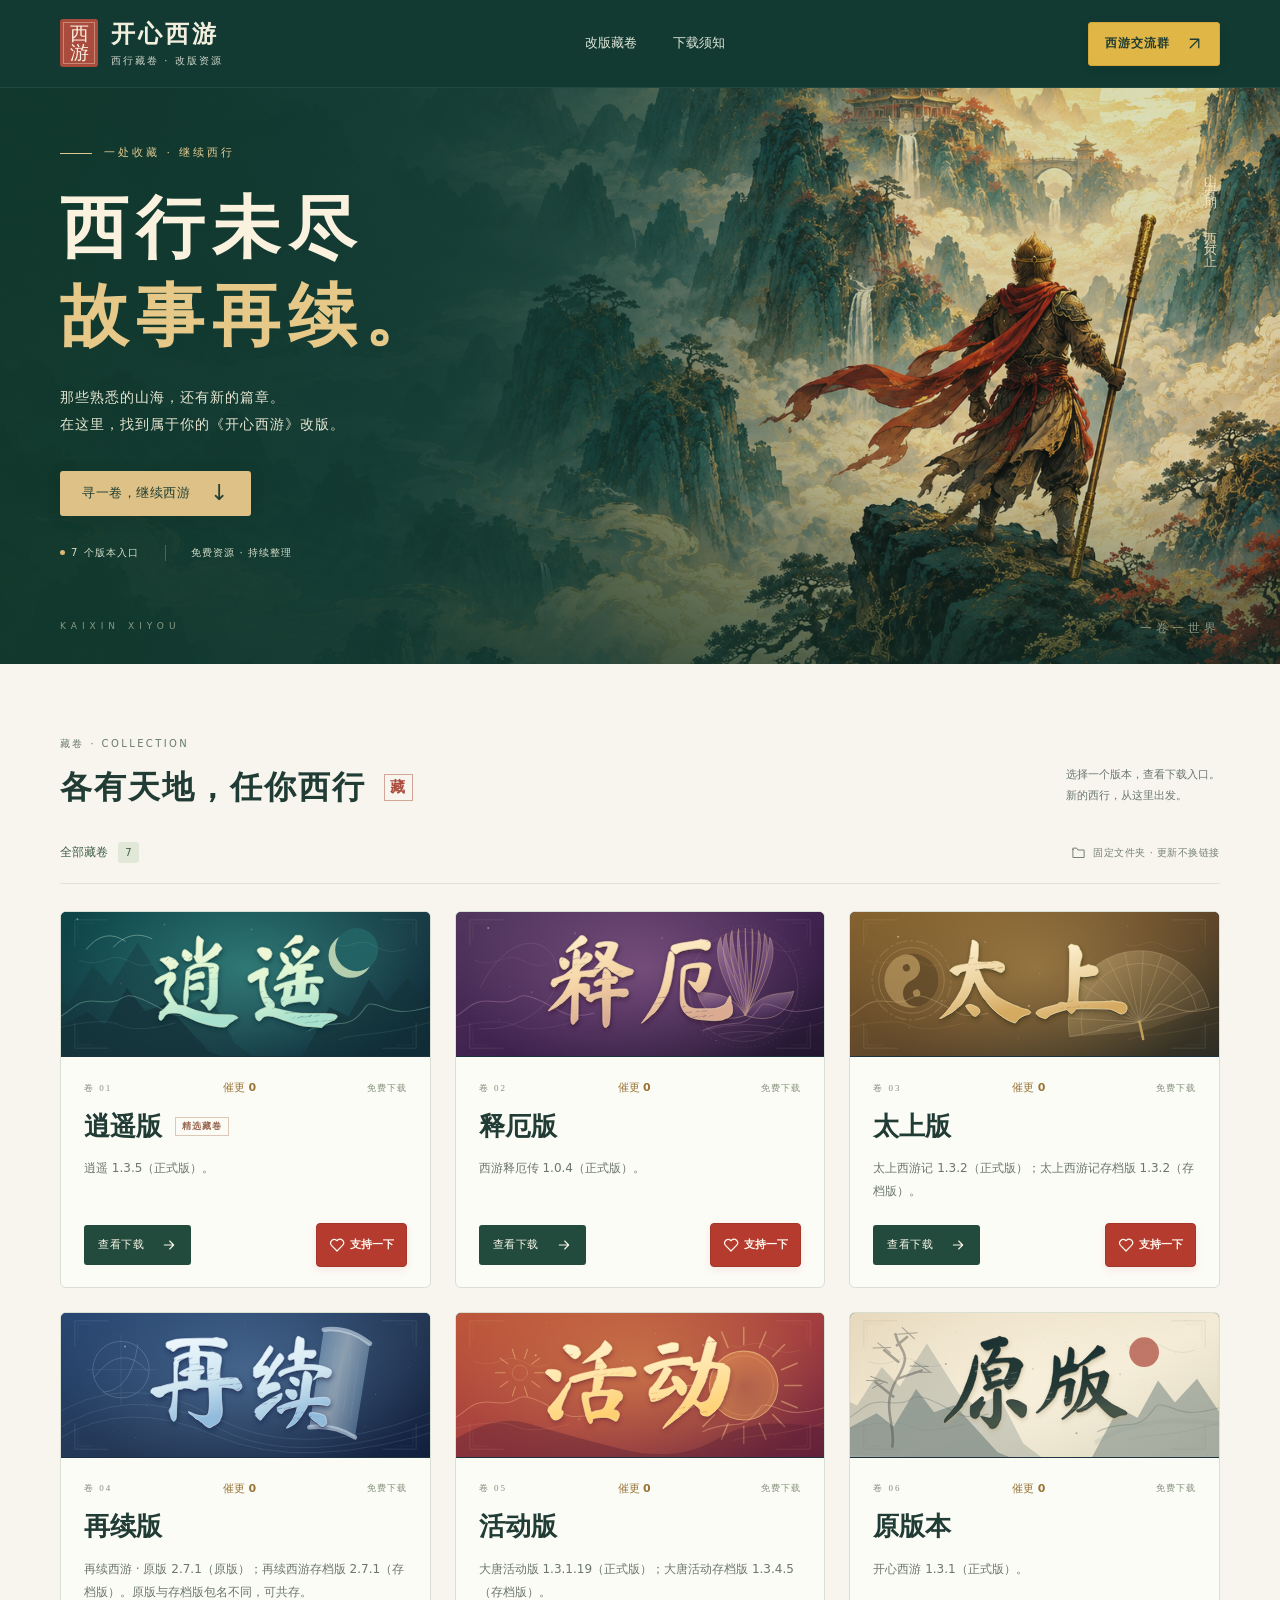
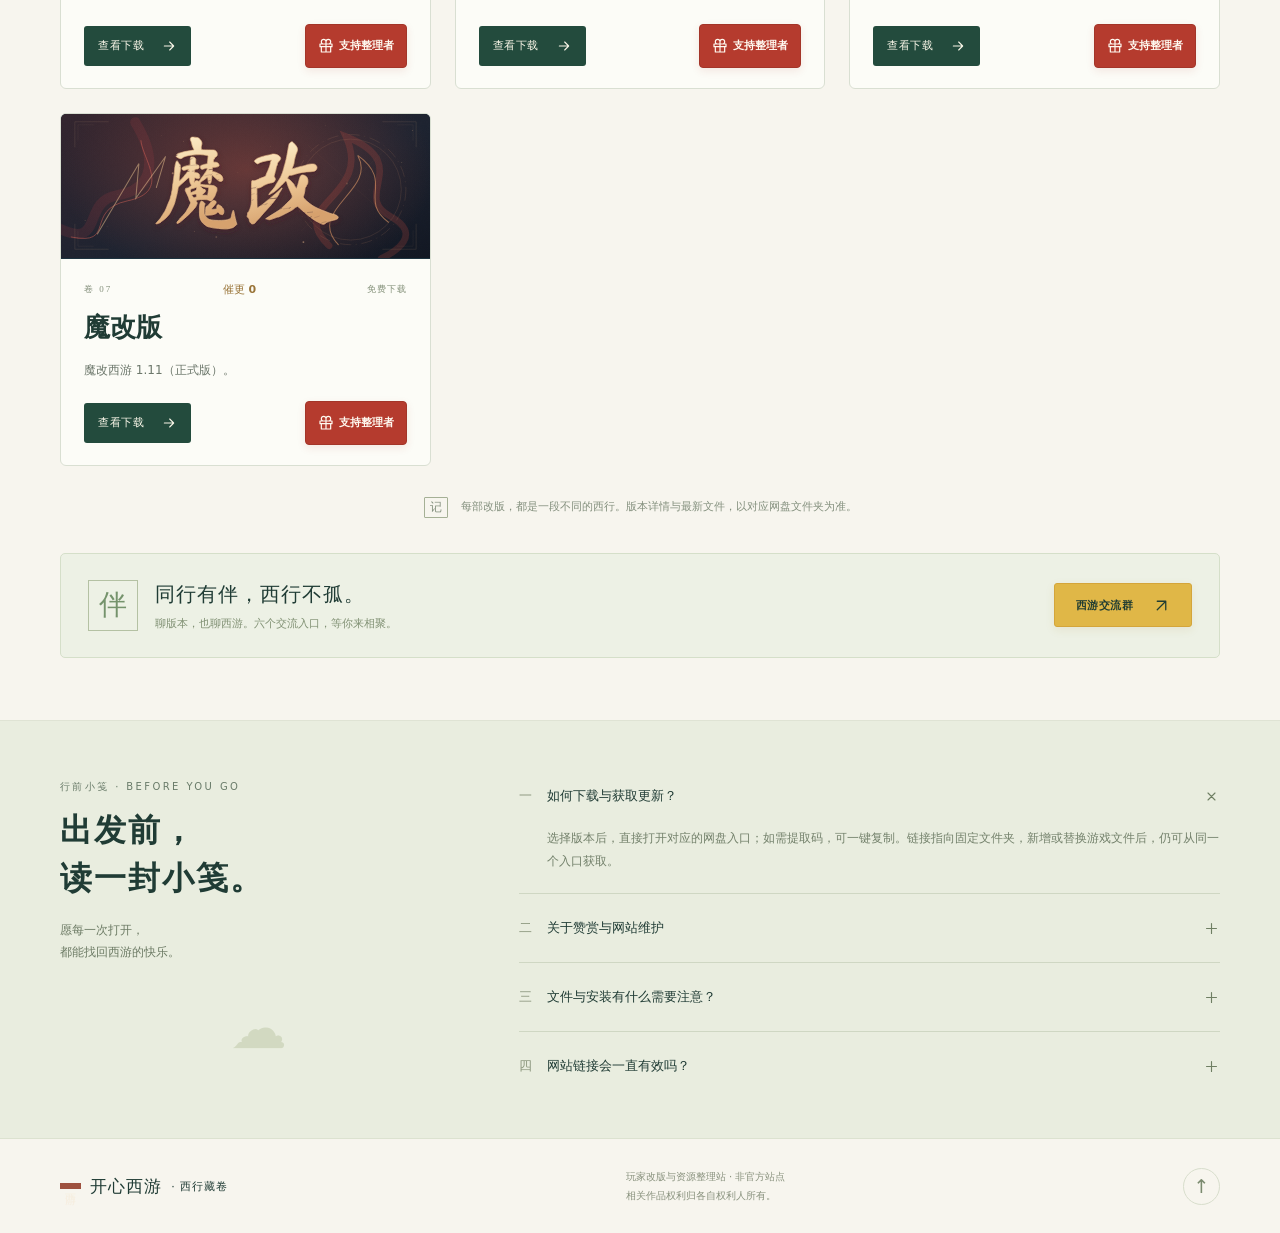
==== r/5eb4653a/index.html @ ae09a857 "Update approved website content" ====
<!doctype html>
<html lang="zh-CN" data-access-state="ready">
<head>
  <meta charset="utf-8">
  <meta name="viewport" content="width=device-width, initial-scale=1">
  <meta name="theme-color" content="#143d36">
  <meta name="description" content="开心西游系列改版资源，一处收藏，继续西行。免费下载，自愿赞赏。">
  <meta name="xiyou-release" content="20261017-5eb4653a">
  <title>开心西游 · 西行藏卷</title>
  <style>
    [hidden] { display: none !important; }
  </style>
  <link rel="icon" href="assets/favicon.svg" type="image/svg+xml">
  <link rel="stylesheet" href="assets/site.css">
  <link rel="stylesheet" href="assets/refinements.css?v=20261014-download-only">
  <script src="site-config.js?v=20261014-download-only" defer></script>
  <script src="assets/config-utils.js?v=20261014-download-only" defer></script>
  <script src="assets/nudges.js?v=20261014-download-only" defer></script>
  <script src="assets/site.js?v=20261014-download-only" defer></script>
</head>
<body>
  <div id="site-content">
  <noscript><p class="unconfigured">获取下载链接需要联网并启用 JavaScript。</p></noscript>
  <a class="skip-link" href="#versions">跳到游戏版本</a>
  <header class="site-header">
    <div class="container header-inner">
      <a class="brand" href="#top" aria-label="开心西游，回到首页">
        <span class="brand-seal" aria-hidden="true">西<br>游</span>
        <span><strong data-site-name>开心西游</strong><small data-site-subtitle>西行藏卷 · 改版资源</small></span>
      </a>
      <nav aria-label="主导航">
        <a href="#versions">改版藏卷</a>
        <a href="#guide">下载须知</a>
      </nav>
      <button class="header-link community-trigger" type="button" data-open-community>西游交流群 <svg class="icon" aria-hidden="true"><use href="#icon-northeast"></use></svg></button>
    </div>
  </header>
  <main id="top">
    <section class="hero" aria-labelledby="hero-title">
      <img class="hero-art" src="assets/westward-journey.webp" alt="" width="1536" height="1024" fetchpriority="high">
      <div class="hero-shade"></div>
      <div class="container hero-inner">
        <div class="hero-copy">
          <p class="eyebrow"><span class="eyebrow-line"></span> 一处收藏 · 继续西行</p>
          <h1 id="hero-title"><span>西行未尽</span><span class="gold-text">故事再续<span class="title-dot">。</span></span></h1>
          <p class="hero-description" data-hero-description>那些熟悉的山海，还有新的篇章。<br>在这里，找到属于你的《开心西游》改版。</p>
          <a class="button button-gold" href="#versions">寻一卷，继续西游 <span aria-hidden="true">↓</span></a>
          <div class="hero-meta"><span><i aria-hidden="true"></i> <b data-version-count>7</b> 个版本入口</span><span>免费资源 · 持续整理</span></div>
        </div>
        <span class="hero-side-note" aria-hidden="true">山海有期 · 西行不止</span>
      </div>
      <div class="hero-bottom" aria-hidden="true"><span>KAIXIN XIYOU</span><span>一卷一世界</span></div>
    </section>

    <section class="collection container" id="versions" aria-labelledby="collection-title">
      <div class="section-heading">
        <div><p class="eyebrow eyebrow-ink">藏卷 · COLLECTION</p><h2 id="collection-title">各有天地，任你西行<span class="heading-mark" aria-hidden="true">藏</span></h2></div>
        <p class="section-caption">选择一个版本，查看下载入口。<br>新的西行，从这里出发。</p>
      </div>
      <div class="collection-toolbar">
        <span class="collection-count">全部藏卷 <b data-version-count>7</b></span>
        <span class="toolbar-note"><svg class="icon" aria-hidden="true"><use href="#icon-folder"></use></svg> 固定文件夹 · 更新不换链接</span>
      </div>
      <div id="version-grid" class="version-grid" aria-live="polite"></div>
      <p id="empty-state" class="empty-state" hidden>这里暂时还没有藏卷。<span>新的西行故事，正在路上。</span></p>
      <div class="collection-footnote"><span class="small-seal" aria-hidden="true">记</span><p>每部改版，都是一段不同的西行。<br class="mobile-only">版本详情与最新文件，以对应网盘文件夹为准。</p></div>
      <div class="community-banner"><div><span class="community-banner-mark" aria-hidden="true">伴</span><div><h3>同行有伴，西行不孤。</h3><p>聊版本，也聊西游。六个交流入口，等你来相聚。</p></div></div><button type="button" class="button button-outline" data-open-community>西游交流群 <svg class="icon" aria-hidden="true"><use href="#icon-northeast"></use></svg></button></div>
    </section>

    <section class="guide-section" id="guide" aria-labelledby="guide-title">
      <div class="container guide-layout">
        <div class="guide-intro"><p class="eyebrow eyebrow-ink">行前小笺 · BEFORE YOU GO</p><h2 id="guide-title">出发前，<br>读一封小笺。</h2><p>愿每一次打开，<br>都能找回西游的快乐。</p><span class="guide-cloud" aria-hidden="true">☁</span></div>
        <div class="guide-items">
          <details open><summary><span class="guide-number">一</span> 如何下载与获取更新？<svg class="icon" aria-hidden="true"><use href="#icon-plus"></use></svg></summary><p>选择版本后，直接打开对应的网盘入口；如需提取码，可一键复制。链接指向固定文件夹，新增或替换游戏文件后，仍可从同一个入口获取。</p></details>
          <details><summary><span class="guide-number">二</span> 关于赞赏与网站维护<svg class="icon" aria-hidden="true"><use href="#icon-plus"></use></svg></summary><p>设计网站、整理资源和持续维护需要投入时间。你的赞赏会支持后续制作、整理与网站更新，感谢每一份支持。</p></details>
          <details><summary><span class="guide-number">三</span> 文件与安装有什么需要注意？<svg class="icon" aria-hidden="true"><use href="#icon-plus"></use></svg></summary><p>不同版本的兼容性、存档与安装方式可能不同，请先查看文件夹内的实际说明，并在更换版本前自行备份存档。本站仅提供资源入口，不代替原作者的版本说明。</p></details>
          <details><summary><span class="guide-number">四</span> 网站链接会一直有效吗？<svg class="icon" aria-hidden="true"><use href="#icon-plus"></use></svg></summary><p>赞赏支持网站维护与后续更新。若长期缺少赞赏支持，后续维护可能难以持续，网站入口也可能失效。建议同时保留网盘入口、加入交流群，以便在入口变动时重新找到资源。</p></details>
        </div>
      </div>
    </section>
  </main>
  <footer class="site-footer container">
    <a class="footer-brand" href="#top"><span aria-hidden="true">西游</span><strong data-site-name>开心西游</strong> · 西行藏卷</a>
    <p>玩家改版与资源整理站 · 非官方站点<br>相关作品权利归各自权利人所有。</p>
    <a class="back-top" href="#top" aria-label="返回顶部">↑</a>
  </footer>
  <dialog id="resource-dialog" class="resource-dialog" aria-labelledby="dialog-title">
    <div class="dialog-shell"><button type="button" class="dialog-close icon-button" aria-label="关闭弹窗"><svg class="icon" aria-hidden="true"><use href="#icon-close"></use></svg></button><div id="dialog-content"></div><div class="toast" id="toast" role="status" aria-live="polite"></div></div>
  </dialog>
  <svg class="icon-sprite" xmlns="http://www.w3.org/2000/svg" aria-hidden="true">
    <symbol id="icon-arrow" viewBox="0 0 24 24"><path d="M5 12h14m-6-6 6 6-6 6"/></symbol>
    <symbol id="icon-northeast" viewBox="0 0 24 24"><path d="M6 18 18 6M6 6h12v12"/></symbol>
    <symbol id="icon-external" viewBox="0 0 24 24"><path d="M13 5h6v6M19 5 9 15M10 5H5v14h14v-5"/></symbol>
    <symbol id="icon-heart" viewBox="0 0 24 24"><path d="M20.3 4.9a5.4 5.4 0 0 0-7.6 0l-.7.7-.7-.7a5.4 5.4 0 0 0-7.6 7.6L12 21l8.3-8.5a5.4 5.4 0 0 0 0-7.6Z"/></symbol>
    <symbol id="icon-bell" viewBox="0 0 24 24"><path d="M18 8a6 6 0 0 0-12 0v5l-2 3h16l-2-3V8ZM9 20h6M12 2V1"/></symbol>
    <symbol id="icon-gift" viewBox="0 0 24 24"><path d="M3 9h18v4H3zm2 4v8h14v-8M12 9v12M12 9H8.5A3.5 3.5 0 1 1 12 5.5zm0 0h3.5A3.5 3.5 0 1 0 12 5.5Z"/></symbol>
    <symbol id="icon-folder" viewBox="0 0 24 24"><path d="M3 7V5h6l2 3h10v12H3V7Z"/></symbol>
    <symbol id="icon-copy" viewBox="0 0 24 24"><rect x="8" y="8" width="12" height="13" rx="2"/><path d="M16 8V3H3v13h5"/></symbol>
    <symbol id="icon-close" viewBox="0 0 24 24"><path d="m6 6 12 12M18 6 6 18"/></symbol>
    <symbol id="icon-plus" viewBox="0 0 24 24"><path d="M5 12h14M12 5v14"/></symbol>
    <symbol id="icon-check" viewBox="0 0 24 24"><path d="m5 12 4 4L19 6"/></symbol>
    <symbol id="icon-lotus" viewBox="0 0 64 64"><path d="M32 49C13 48 6 34 8 22c13 0 19 6 24 15 5-9 11-15 24-15 2 12-5 26-24 27Zm0-12C22 27 23 15 32 5c9 10 10 22 0 32ZM8 44c6 10 14 15 24 15s18-5 24-15"/></symbol>
    <symbol id="icon-mountain" viewBox="0 0 64 64"><path d="m3 54 23-37 15 22 8-12 12 27H3Zm13-16 10-21 10 15M13 11h13M6 6h12M44 11h15"/></symbol>
    <symbol id="icon-fan" viewBox="0 0 64 64"><path d="M32 49 4 25a38 38 0 0 1 56 0L32 49Zm0 0V12m0 37L18 15m14 34 14-34M32 49v10"/></symbol>
    <symbol id="icon-scroll" viewBox="0 0 64 64"><path d="M12 7h40v46H12V7Zm0 0C3 7 3 17 12 17m40 36c9 0 9-10 0-10M20 53h24M22 19h20M22 29h16M22 39h20"/></symbol>
    <symbol id="icon-sun" viewBox="0 0 64 64"><circle cx="32" cy="32" r="14"/><path d="M32 3v9m0 40v9M3 32h9m40 0h9M11 11l7 7m28 28 7 7m0-42-7 7M18 46l-7 7"/></symbol>
  </svg>
  </div>
</body>
</html>
---- r/5eb4653a/assets/site.css ----
:root{--ink:#203c35;--ink-deep:#143d36;--paper:#f7f5ee;--cream:#eaddbe;--gold:#dbbe7c;--muted:#6a766e;--line:#dfe2d6;--vermilion:#a94b3d;--serif:"Songti SC","STSong","SimSun","Noto Serif CJK SC",serif;--sans:"PingFang SC","Microsoft YaHei",system-ui,sans-serif}
*{box-sizing:border-box}html{scroll-behavior:smooth;scroll-padding-top:92px}body{margin:0;color:var(--ink);background:var(--paper);font-family:var(--sans);font-size:15px;line-height:1.6;-webkit-font-smoothing:antialiased}body.dialog-open{overflow:hidden}a{color:inherit;text-decoration:none}button,input,textarea,select{font:inherit}button{cursor:pointer}button:disabled{cursor:not-allowed}button,a{-webkit-tap-highlight-color:transparent}button{color:inherit}button:focus-visible,a:focus-visible,summary:focus-visible{outline:3px solid #bf7c30;outline-offset:5px}::selection{background:#dbbe7c70}img{max-width:100%}button svg,a svg{flex-shrink:0}[hidden]{display:none!important}.container{width:min(1160px,calc(100% - 96px));margin-inline:auto}.icon{width:20px;height:20px;fill:none;stroke:currentColor;stroke-width:1.6;stroke-linecap:round;stroke-linejoin:round}.icon-sprite{position:absolute;width:0;height:0;overflow:hidden}.sr-only{position:absolute;width:1px;height:1px;overflow:hidden;clip:rect(0,0,0,0);white-space:nowrap}.skip-link{position:fixed;z-index:20;top:10px;left:10px;transform:translateY(-160%);padding:10px 20px;background:var(--paper);color:var(--ink)}.skip-link:focus{transform:none}.mobile-only{display:none}
.site-header{height:88px;background:#123a32;color:#f2efdf;border-bottom:1px solid #ffffff13;position:relative;z-index:2}.header-inner{height:100%;display:flex;align-items:center;justify-content:space-between;gap:32px}.brand{display:flex;align-items:center;gap:13px}.brand-seal{display:grid;align-content:center;justify-content:center;text-align:center;background:#a94b3d;color:#faf0df;border-radius:3px;font-family:var(--serif);font-size:19px;line-height:1.05;width:38px;height:48px;outline:1px solid #e9c3ab80;outline-offset:-4px;transform:rotate(-3deg)}.brand strong{display:block;font-family:var(--serif);font-size:24px;font-weight:600;letter-spacing:3px;line-height:1.35}.brand small{color:#ced5c9;display:block;font-size:10px;letter-spacing:2px;padding-top:3px}.header-inner nav{display:flex;gap:36px;font-size:13px;color:#e1e7da}.header-inner nav a:hover{color:var(--gold)}.header-link{font-size:12px;border:1px solid #b1c6ab50;padding:8px 16px;letter-spacing:1px}.header-link span{margin-left:18px;color:var(--gold)}
.hero{min-height:576px;position:relative;isolation:isolate;overflow:hidden;background:#143d36;color:#faf2df}.hero-art{position:absolute;z-index:-3;inset:0;width:100%;height:100%;object-fit:cover;object-position:center 49%;opacity:.91}.hero-shade{position:absolute;z-index:-2;inset:0;background:linear-gradient(90deg,#11382cf2 0%,#123b32d9 26%,#143c3175 51%,#143c3110 72%),linear-gradient(0deg,#112e2799 0%,transparent 35%)}.hero-inner{min-height:576px;position:relative;display:flex;align-items:center;padding-top:29px;padding-bottom:76px}.hero-copy{max-width:540px}.eyebrow{font-size:11px;letter-spacing:3px;text-transform:uppercase;display:flex;align-items:center;gap:12px;font-weight:500;color:#e2c990;margin:0 0 23px}.eyebrow-line{width:32px;height:1px;background:#dfc58e}.hero h1{font-family:var(--serif);font-size:clamp(44px,5.3vw,72px);line-height:1.3;font-weight:600;letter-spacing:8px;margin:0 0 23px}.hero h1>span{display:block}.gold-text{color:#e6c988}.title-dot{letter-spacing:0}.hero-description{font-size:14px;line-height:1.95;letter-spacing:1px;color:#e6e6d2;max-width:450px;margin:0 0 32px;white-space:pre-line}.button{display:inline-flex;align-items:center;justify-content:center;gap:20px;border:1px solid transparent;min-height:45px;padding:10px 21px;font-size:13px;letter-spacing:.5px;border-radius:3px;font-weight:500;transition:background .18s,transform .18s,color .18s}.button:hover{transform:translateY(-2px)}.button-gold{background:#ddc187;color:#234033;box-shadow:0 2px 14px #0b271d30}.button-gold:hover{background:#edd4a0}.button-gold span{font-size:22px;line-height:1}.hero-meta{display:flex;gap:26px;font-size:10px;color:#d2dcc7;letter-spacing:1px;margin-top:29px}.hero-meta span{display:flex;align-items:center;gap:6px}.hero-meta b{font-weight:500}.hero-meta i{width:5px;height:5px;background:#d7b978;border-radius:50%}.hero-meta span+span{border-left:1px solid #b5c1a750;padding-left:25px}.hero-side-note{position:absolute;right:0;top:76px;writing-mode:vertical-rl;font-family:var(--serif);font-size:13px;letter-spacing:7px;color:#fbebc7cc}.hero-bottom{position:absolute;bottom:26px;width:min(1160px,calc(100% - 96px));left:50%;transform:translateX(-50%);display:flex;justify-content:space-between;color:#d1d8b99c;font-size:9px;letter-spacing:5px}.hero-bottom span:last-child{font-family:var(--serif);font-size:12px;letter-spacing:4px}
.collection{padding-top:72px;padding-bottom:62px}.section-heading{display:flex;align-items:end;justify-content:space-between;gap:30px;margin-bottom:31px}.eyebrow-ink{color:#697b69;font-size:10px;letter-spacing:2.4px;margin-bottom:11px}h2{font-family:var(--serif);font-size:32px;font-weight:600;line-height:1.5;letter-spacing:2px;margin:0}.section-heading h2{display:flex;align-items:center;gap:18px}.heading-mark{font-family:var(--serif);font-size:15px;line-height:1;border:1px solid #ad594780;color:var(--vermilion);padding:5px;transform:rotate(-7deg)}.section-caption{font-size:11px;line-height:1.9;color:var(--muted);margin:0 0 4px}.collection-toolbar{display:flex;justify-content:space-between;align-items:center;gap:18px;border-bottom:1px solid var(--line);padding-bottom:20px;margin-bottom:27px}.filters{display:flex;gap:5px}.filter{border:0;background:transparent;padding:8px 16px;border-radius:3px;font-size:12px;color:#677466;min-height:40px}.filter.is-active{background:#e6eadd;color:#244334}.filter span{font-size:10px;margin-left:7px;padding:1px 5px;background:#c8d2b780;border-radius:2px}.filter:hover{background:#e9ede2}.toolbar-note{display:flex;align-items:center;gap:7px;color:#788272;font-size:10px;letter-spacing:.5px}.toolbar-note .icon{width:15px;height:15px}.version-grid{display:grid;grid-template-columns:repeat(3,minmax(0,1fr));gap:24px}.version-card{border:1px solid #d9dfd2;border-radius:6px;overflow:hidden;background:#fcfcf7;display:flex;flex-direction:column;transition:box-shadow .2s,transform .2s}.version-card:hover{box-shadow:0 12px 27px #203c350a;transform:translateY(-3px)}.featured-card{grid-column:span 2;flex-direction:row}.card-art{height:145px;position:relative;overflow:hidden;isolation:isolate;color:var(--card-color,#6d896b);background:var(--card-bg,#e6eadc)}.accent-jade{--card-color:#658770;--card-bg:#dce6d7;--card-ink:#305240}.accent-cinnabar{--card-color:#b57759;--card-bg:#f0e4d4;--card-ink:#88543e}.accent-gold{--card-color:#aa934d;--card-bg:#eeecd9;--card-ink:#797038}.accent-blue{--card-color:#6c8d99;--card-bg:#dfe8e9;--card-ink:#456574}.accent-purple{--card-color:#948099;--card-bg:#e8e2e7;--card-ink:#76657d}.art-ring{position:absolute;width:145px;height:145px;border:1px solid currentColor;border-radius:50%;opacity:.22;left:50%;top:20px;transform:translateX(-50%)}.art-ring:after{content:"";position:absolute;inset:9px;border:1px dashed currentColor;border-radius:50%;opacity:.6}.motif-icon{position:absolute;width:100px;height:100px;left:50%;top:25px;transform:translateX(-50%);fill:none;stroke:currentColor;stroke-width:1.1;stroke-linecap:round;stroke-linejoin:round;opacity:.6}.art-character{position:absolute;right:24px;top:15px;writing-mode:vertical-rl;font-family:var(--serif);font-size:38px;line-height:1.1;letter-spacing:6px;opacity:.18;font-weight:bold}.art-corner{position:absolute;bottom:13px;left:18px;font-family:Georgia,serif;font-size:10px;letter-spacing:3px;opacity:.7}.art-cloud{position:absolute;border:1px solid currentColor;border-radius:100% 100% 0 0;border-bottom:0;opacity:.15;width:130px;height:31px;bottom:8px}.art-cloud:after{content:"";position:absolute;border:1px solid currentColor;left:40px;bottom:0;width:70px;height:50px;border-radius:100% 100% 0 0;border-bottom:0}.cloud-one{left:-27px}.cloud-two{right:-48px;bottom:28px;transform:scale(1.4)}.featured-card .card-art{width:40%;height:auto;min-height:250px;flex-shrink:0;background:linear-gradient(160deg,#2a5848,#143d36);color:#d3c58c}.featured-card .art-ring{width:220px;height:220px;top:37px}.featured-card .motif-icon{width:150px;height:150px;top:63px;opacity:.75}.featured-card .art-character{right:18px;font-size:53px;color:#efe6bc;opacity:.2;top:25px}.art-poem{position:absolute;top:20px;left:19px;writing-mode:vertical-rl;font-family:var(--serif);font-size:11px;letter-spacing:4px;line-height:1.8;opacity:.8}.featured-card .art-corner{bottom:17px;font-size:11px}.featured-card .art-cloud{opacity:.3;bottom:30px}.card-body{padding:22px 23px 20px;display:flex;flex-direction:column;flex:1;min-width:0}.card-meta{display:flex;justify-content:space-between;gap:10px;align-items:center;margin-bottom:12px}.ownership{font-size:10px;letter-spacing:.5px;color:#758172}.ownership-self{color:#52735a;display:flex;align-items:center;gap:5px}.ownership-self:before{content:"";width:4px;height:4px;background:#5e8660;border-radius:50%}.ownership-collected{color:#866940}.card-index{font-size:9px;font-family:var(--serif);color:#85917d;letter-spacing:2px}.card-body h3{font-family:var(--serif);font-size:26px;letter-spacing:2px;line-height:1.4;margin:0 0 12px;display:flex;gap:13px;align-items:center;flex-wrap:wrap}.card-body h3 button{border:0;background:none;font:inherit;padding:0;text-align:left}.card-body h3 button:hover{color:var(--vermilion)}.featured-label{font-family:var(--sans);font-size:9px;line-height:1.7;letter-spacing:1px;border:1px solid #c4947880;color:#9a674f;padding:1px 6px}.card-description{font-size:12px;line-height:1.95;color:#6c776b;margin:0 0 19px;flex:1}.author-credit{font-size:11px;color:#6c776b;margin:0 0 10px}.card-actions{display:flex;gap:14px;justify-content:space-between;align-items:center}.button-ink{background:#234b3d;color:#f9f6e8}.button-ink:hover{background:#143d2c}.card-actions .button{font-size:11px;min-height:40px;padding:8px 13px;gap:17px}.card-actions .icon{width:16px;height:16px}.support-button{background:transparent;border:0;font-size:11px;color:#956150;display:inline-flex;align-items:center;justify-content:center;gap:5px;min-height:40px;padding:7px 0;white-space:nowrap}.support-button:hover{color:#a03c2c}.support-button .icon{width:16px;height:16px}.card-open-note{color:#8a9180;font-size:10px}.collection-footnote{display:flex;justify-content:center;align-items:center;gap:13px;color:#84907e;margin-top:31px}.collection-footnote p{font-size:11px;line-height:1.9;margin:0}.small-seal{font-family:var(--serif);font-size:12px;border:1px solid #a5b095;padding:0 5px;border-radius:1px}.empty-state{background:#edf0e5;text-align:center;padding:55px 18px;font-size:17px;font-family:var(--serif);border:1px solid var(--line)}.empty-state span{display:block;font-size:12px;font-family:var(--sans);margin-top:12px;color:var(--muted)}.noscript-links{display:grid;gap:15px;background:#e8ecdf;padding:30px}.noscript-links a{text-decoration:underline}
.guide-section{background:#e9eddf;border-top:1px solid #dfe3d4;border-bottom:1px solid #dce2d0;padding:58px 0 54px}.guide-layout{display:grid;grid-template-columns:1fr 1.8fr;gap:70px}.guide-intro{position:relative}.guide-intro h2{font-size:32px;margin-bottom:17px}.guide-intro>p:last-of-type{font-size:12px;line-height:1.9;color:#6d7b65}.guide-cloud{position:absolute;bottom:10px;left:170px;font-size:57px;color:#c0caaa;opacity:.55}.guide-items details{border-bottom:1px solid #cfd7c3;padding:0 0 16px;margin-bottom:16px}.guide-items details:last-child{margin-bottom:0;border:0;padding-bottom:0}.guide-items summary{cursor:pointer;list-style:none;display:flex;align-items:center;gap:15px;min-height:36px;font-size:13px;font-weight:500}.guide-items summary::-webkit-details-marker{display:none}.guide-number{font-family:var(--serif);font-size:13px;color:#8c977e}.guide-items summary .icon{margin-left:auto;width:17px;height:17px;color:#6f7f63;transition:transform .2s}.guide-items details[open] summary .icon{transform:rotate(45deg)}.guide-items details p{font-size:12px;color:#73816b;line-height:1.95;padding-left:28px;margin:12px 0 4px}.site-footer{display:flex;align-items:center;justify-content:space-between;gap:20px;padding-top:28px;padding-bottom:28px}.footer-brand{font-size:11px;letter-spacing:1px;display:flex;align-items:center;gap:9px}.footer-brand>span{font-family:var(--serif);font-size:11px;background:#9e513f;color:#f6eee0;padding:2px 4px;writing-mode:vertical-rl;line-height:1.2}.footer-brand strong{font-family:var(--serif);font-size:17px;font-weight:500}.site-footer p{font-size:10px;line-height:1.9;color:#88917d;margin:0}.back-top{font-size:19px;border:1px solid #d8decc;width:37px;height:37px;display:grid;place-items:center;border-radius:50%;color:#7b8b6f}
.resource-dialog{padding:0;border:1px solid #d9dfce;border-radius:9px;width:min(560px,calc(100% - 32px));max-height:calc(100dvh - 40px);color:var(--ink);background:#faf9f3;box-shadow:0 30px 100px #12271f45}.resource-dialog::backdrop{background:#10261fc2;backdrop-filter:blur(5px)}.dialog-shell{padding:34px;position:relative}.dialog-close{position:absolute;top:15px;right:14px}.icon-button{border:1px solid #dde1d4;border-radius:50%;background:#f1f1e9;width:36px;height:36px;display:grid;place-items:center;padding:0}.icon-button:hover{background:#e3e8d9}.dialog-shell>.dialog-close .icon{width:17px;height:17px}.resource-dialog .eyebrow{margin-bottom:9px;padding-right:38px}.resource-dialog h2{font-size:32px}.dialog-intro{font-size:12px;color:#77816d;line-height:1.9;margin:13px 0 22px}.voluntary-note{display:flex;gap:13px;padding:16px;background:#ecf0e4;border:1px solid #dfe7d3;border-radius:4px;margin-bottom:23px}.voluntary-note>.icon{width:20px;height:20px;flex-shrink:0;color:#69805b;margin-top:2px}.voluntary-note p{font-size:12px;line-height:1.9;margin:0 0 4px}.voluntary-note strong{font-size:11px;font-weight:500;color:#657858}.download-list{display:grid;gap:12px}.download-row{display:grid;grid-template-columns:1fr auto;align-items:center;border:1px solid #d8dfcd;padding:16px;border-radius:5px;gap:12px}.download-label{display:flex;align-items:center;gap:9px;font-size:13px}.download-label>.icon{color:#819575;width:19px;height:19px}.copy-code{padding:5px 8px;display:flex;align-items:center;gap:11px;border:1px solid #e0e4d9;border-radius:3px;background:#f2f3eb;color:#74816c;font-size:10px;min-height:36px}.copy-code b{font-family:monospace;font-size:13px;color:#36543a;letter-spacing:1px;margin-left:3px}.copy-code>.icon{width:14px;height:14px}.copy-code:hover{background:#e5ecdb}.no-code{color:#819074;font-size:10px}.download-row>.button{grid-column:1/-1;justify-content:space-between}.download-hint{font-size:10px;color:#87907d;line-height:1.8;margin-top:13px}.dialog-bottom{border-top:1px solid #e0e4d7;margin-top:24px;padding-top:14px;display:flex;justify-content:space-between;align-items:center;gap:10px}.dialog-bottom>span{font-family:var(--serif);font-size:12px;color:#7d8a72;letter-spacing:1px}.unconfigured{text-align:center;color:#7a876e;font-size:13px;line-height:1.9;padding:20px;background:#eef1e7;border-radius:4px}.donation-empty{padding:32px 16px;margin:8px 0 20px}.donation-empty>.icon{width:29px;height:29px;color:#a97b61;margin-bottom:9px}.donation-empty strong{display:block;font-family:var(--serif);font-weight:500;font-size:20px;color:var(--ink)}.donation-empty p{font-size:12px;margin:13px 0 0}.qr-panel{text-align:center;max-width:360px;margin:0 auto 20px}.qr-panel img{display:block;width:100%;height:auto;object-fit:contain;border-radius:2px}.qr-panel>p{font-size:11px;color:#819074;margin:10px 0 0}.afdian-link,.return-download{width:100%;justify-content:space-between}.donation-note{text-align:center;font-size:11px;color:#7a856e;line-height:1.9;margin:18px 0 22px}.button-outline{border:1px solid #c5d0b9;color:#47633e;background:transparent}.button-outline:hover{background:#ebf0e2}.toast{position:fixed;bottom:calc(28px + env(safe-area-inset-bottom));left:50%;transform:translate(-50%,10px);padding:11px 20px;color:#f8f6e8;background:#254b3d;border:1px solid #a7b79355;border-radius:5px;font-size:12px;white-space:nowrap;box-shadow:0 6px 20px #203c351a;z-index:30;opacity:0;pointer-events:none;transition:opacity .2s,transform .2s}.toast.is-visible{opacity:1;transform:translate(-50%,0)}
@media(min-width:1600px){.hero-art{object-position:center 46%}.hero{min-height:630px}.hero-inner{min-height:630px}}@media(max-width:1050px){.container{width:calc(100% - 64px)}.hero-bottom{width:calc(100% - 64px)}.hero h1{font-size:60px}.version-grid{gap:19px}.card-body{padding:20px 18px}.featured-card .card-art{width:36%}.card-actions{gap:8px}.card-actions .button{padding:8px 12px;gap:10px}.support-button{font-size:10px}.toolbar-note{font-size:9px}.section-caption{max-width:210px}.guide-layout{gap:45px}}
@media(max-width:800px){.site-header{height:76px}.header-inner{gap:20px}.brand strong{font-size:22px}.brand small{font-size:9px;letter-spacing:1px}.brand-seal{height:44px;width:35px;font-size:17px}.header-inner nav{gap:22px;font-size:12px}.header-link{display:none}.hero,.hero-inner{min-height:550px}.hero h1{font-size:56px}.hero-art{object-position:62% center}.hero-shade{background:linear-gradient(90deg,#12392ded,#123a329c 55%,#143c3130),linear-gradient(0deg,#112e2799,transparent 40%)}.hero-side-note{right:0}.section-heading h2{font-size:27px;gap:12px}.section-caption{font-size:10px;max-width:185px}.version-grid{grid-template-columns:repeat(2,minmax(0,1fr));gap:20px}.featured-card{grid-column:span 2}.featured-card .card-art{width:37%;min-height:246px}.featured-card .card-body{padding:27px 28px}.featured-card .card-description{max-width:310px}.featured-card .card-actions{justify-content:flex-start;gap:26px}.card-art{height:150px}.toolbar-note{display:none}.guide-layout{grid-template-columns:1fr 1.6fr;gap:30px}.guide-intro h2{font-size:29px}.site-footer p{font-size:9px}.footer-brand{font-size:10px}}
@media(max-width:560px){html{scroll-padding-top:24px}.container{width:calc(100% - 40px)}.site-header{height:72px}.brand{gap:10px}.brand strong{font-size:21px;letter-spacing:2px}.brand small{font-size:8px;letter-spacing:1px}.brand-seal{height:40px;width:31px;font-size:16px}.header-inner nav{gap:15px;font-size:10px}.hero,.hero-inner{min-height:558px}.hero-inner{align-items:flex-start;padding-top:47px;padding-bottom:175px}.hero-art{object-position:62% center;opacity:.88}.hero-shade{background:linear-gradient(90deg,#113a30e8,#113a3066 68%,#143c311a),linear-gradient(0deg,#102f27d9 0%,transparent 40%)}.hero-copy{width:100%}.hero .eyebrow{font-size:9px;letter-spacing:2px;gap:10px;margin-bottom:21px}.hero h1{font-size:48px;letter-spacing:5px;margin-bottom:20px}.hero-description{font-size:11px;letter-spacing:.6px;line-height:1.95;max-width:310px;margin-bottom:25px}.hero-copy .button{font-size:11px;min-height:42px;padding:10px 16px;gap:17px}.hero-meta{margin-top:24px;font-size:9px;gap:16px;letter-spacing:.4px}.hero-meta span+span{padding-left:16px}.hero-side-note{display:none}.hero-bottom{width:calc(100% - 40px);bottom:24px;font-size:8px;letter-spacing:3px}.hero-bottom span:last-child{font-size:10px;letter-spacing:3px}.collection{padding-top:42px;padding-bottom:39px}.section-heading{display:block;margin-bottom:22px}.eyebrow-ink{font-size:9px;margin-bottom:9px;letter-spacing:2px}h2{font-size:25px}.section-heading h2{font-size:26px;letter-spacing:1px;gap:12px}.heading-mark{font-size:12px;padding:4px}.section-caption{font-size:10px;line-height:1.9;margin:11px 0 0;max-width:none}.section-caption br{display:none}.collection-toolbar{margin-bottom:21px;padding-bottom:15px}.filters{gap:4px;justify-content:space-between;width:100%}.filter{font-size:11px;padding:8px 13px}.filter span{font-size:9px;margin-left:6px}.version-grid{grid-template-columns:1fr;gap:18px}.featured-card{grid-column:auto;flex-direction:column}.version-card{flex-direction:row;min-height:212px}.version-card .card-art{width:30%;min-width:86px;flex-shrink:0;height:auto}.version-card .art-ring{width:150px;height:150px;top:37px}.version-card .motif-icon{width:93px;height:93px;top:64px}.version-card .art-character{right:12px;top:16px;font-size:30px;letter-spacing:5px}.version-card .art-corner{bottom:13px;left:15px;font-size:9px}.version-card .cloud-one{bottom:17px}.version-card .cloud-two{bottom:40px}.card-body{padding:20px 17px 17px}.card-meta{margin-bottom:8px}.ownership{font-size:9px}.card-index{font-size:8px}.card-body h3{font-size:24px;margin-bottom:9px;gap:10px}.card-description{font-size:10px;line-height:1.95;margin-bottom:16px}.card-actions{gap:7px}.card-actions .button{font-size:10px;min-height:38px;padding:8px 11px;gap:14px}.card-actions .icon{width:14px;height:14px}.card-open-note{font-size:9px}.featured-card{display:flex;flex-direction:column}.featured-card .card-art{width:100%;height:143px;min-height:143px}.featured-card .art-ring{width:175px;height:175px;top:-13px;left:64%}.featured-card .motif-icon{width:116px;height:116px;top:8px;left:64%}.featured-card .art-character{font-size:46px;right:20px;top:13px}.featured-card .art-poem{left:22px;font-size:12px;letter-spacing:5px;top:18px}.featured-card .card-body{padding:21px 21px 20px}.featured-card .card-body h3{font-size:28px}.featured-card .card-description{font-size:11px;max-width:none}.featured-card .card-meta{margin-bottom:10px}.featured-card .card-actions{justify-content:space-between;gap:12px}.featured-card .card-actions .button{font-size:11px;min-height:42px;padding:9px 15px;gap:22px}.featured-card .support-button{font-size:11px}.collection-footnote{gap:10px;margin-top:25px;align-items:flex-start}.collection-footnote .small-seal{margin-top:3px;flex-shrink:0}.collection-footnote p{font-size:9px}.mobile-only{display:block}.guide-section{padding:34px 0 29px}.guide-layout{grid-template-columns:1fr;gap:22px}.guide-intro .eyebrow{font-size:8px}.guide-intro h2{font-size:25px;line-height:1.6;margin-bottom:8px}.guide-intro h2 br{display:none}.guide-intro>p:last-of-type{font-size:10px;margin:0}.guide-intro>p:last-of-type br{display:none}.guide-cloud{left:auto;right:11px;bottom:7px;font-size:50px}.guide-items summary{font-size:11px;gap:13px;min-height:38px}.guide-items details{padding-bottom:11px;margin-bottom:11px}.guide-items details p{font-size:10px;margin-top:8px;padding-left:26px;line-height:2}.site-footer{flex-wrap:wrap;gap:14px;padding-top:25px;padding-bottom:24px;position:relative}.footer-brand{font-size:10px}.footer-brand strong{font-size:16px}.site-footer p{width:100%;font-size:9px;padding-right:35px}.back-top{position:absolute;right:0;top:25px;width:33px;height:33px;font-size:17px}.dialog-shell{padding:28px 20px 22px}.resource-dialog h2{font-size:28px}.dialog-intro{font-size:11px}.voluntary-note{padding:13px;gap:10px}.voluntary-note p{font-size:11px}.voluntary-note strong{font-size:10px}.download-row{padding:14px;gap:12px}.download-label{font-size:12px;gap:7px}.download-label .icon{width:17px;height:17px}.copy-code{font-size:9px;gap:8px;padding:4px 6px}.copy-code b{font-size:12px}.download-row .button{font-size:12px}.dialog-bottom>span{font-size:10px}.dialog-bottom .support-button{font-size:11px}.donation-note{font-size:10px}.qr-panel{max-width:100%}.toast{font-size:11px;max-width:calc(100% - 32px);white-space:normal;text-align:center}}
@media(max-width:360px){.container{width:calc(100% - 32px)}.brand small{letter-spacing:0}.header-inner nav{gap:10px;font-size:9px}.hero h1{font-size:44px;letter-spacing:4px}.section-heading h2{font-size:23px}.filter{padding-inline:10px}.card-body{padding:17px 13px}.card-actions .button{gap:9px;padding:8px 9px}.card-open-note{display:none}.card-description{font-size:10px}.dialog-shell{padding-inline:16px}.download-row{padding:12px}.download-label{font-size:11px}}
@media(prefers-reduced-motion:reduce){html{scroll-behavior:auto}*,*::before,*::after{transition:none!important;animation:none!important}}
---- r/5eb4653a/assets/refinements.css ----
/* Current presentation: ordered mobile-first collection; no author/ownership labels. */
.brand-seal,.heading-mark{transform:none}
.skip-link{opacity:0;pointer-events:none}.skip-link:focus{opacity:1;pointer-events:auto}
.community-trigger{display:inline-flex;align-items:center;justify-content:center;gap:16px;background:#e0b747;color:#213d32;border-color:#d4a53a;border-radius:3px;font-weight:600;box-shadow:0 3px 10px #0d281828;cursor:pointer;min-height:44px;transition:background .18s,box-shadow .18s}
.community-trigger:hover{background:#edc85b;color:#213d32;box-shadow:0 5px 14px #0d281838}
.community-trigger .icon,.community-banner .button .icon{width:17px;height:17px;color:currentColor;opacity:1;stroke-width:1.8;pointer-events:none}
.collection-count{font-size:12px;display:flex;align-items:center;gap:10px;color:#416049}
.collection-count b{font-size:10px;font-weight:500;display:grid;place-items:center;background:#e2e8d8;width:21px;height:21px;border-radius:3px}
.card-free{font-size:9px;color:#84917a;letter-spacing:1px}
.featured-card{grid-column:auto;flex-direction:column}
.featured-card .card-art{width:100%;height:145px;min-height:145px}
.featured-card .art-ring{width:160px;height:160px;top:13px;left:50%}
.featured-card .motif-icon{width:110px;height:110px;top:28px;left:50%}
.featured-card .art-character{font-size:38px;top:15px;right:24px}
.featured-card .art-poem{font-size:9px;left:17px;top:17px;letter-spacing:3px}
.featured-card .card-body{padding:22px 23px 20px}
.featured-card .card-actions{justify-content:space-between;gap:14px}
.featured-card .card-description{max-width:none}
.support-button{min-height:44px;padding:10px 12px;border:1px solid #a33529;border-radius:4px;background:#b53b2e;color:#fffaf1;font-weight:600;box-shadow:0 3px 9px #a335291a;touch-action:manipulation;position:relative;transition:background .18s,box-shadow .18s,transform .18s}
.support-button:hover{background:#a42f24;color:#fffaf1;box-shadow:0 5px 13px #a3352926;transform:translateY(-1px)}
.support-button:active{background:#912b21;transform:none}
.support-button .icon{stroke-width:1.8}
.support-button svg,.support-button use{pointer-events:none}
.dialog-bottom{align-items:stretch}
.dialog-bottom>span{display:flex;align-items:center}
.dialog-bottom .support-button{padding:12px 18px;gap:8px;min-height:48px;min-width:156px;font-size:13px;flex-shrink:0}
.toast{position:sticky;bottom:5px;left:auto;transform:translateY(10px);text-align:center;width:max-content;max-width:100%;margin:0 auto;height:0;padding:0;box-shadow:none;border:0}
.toast.is-visible{height:auto;padding:9px 14px;transform:translateY(0);margin-top:12px}
.hosting-note{font-size:10px;line-height:1.9;color:#859277;background:#eef1e5;border-radius:4px;padding:12px 14px;margin:0 0 20px}
.community-banner{margin-top:35px;padding:24px 27px;border:1px solid #d5dfc9;background:#edf1e5;display:flex;justify-content:space-between;align-items:center;gap:20px;border-radius:5px}
.community-banner>div{display:flex;align-items:center;gap:17px}
.community-banner-mark{font-family:var(--serif);color:#75936c;font-size:28px;border:1px solid #b4c1a3;padding:2px 10px}
.community-banner h3{font-family:var(--serif);font-size:20px;letter-spacing:1px;margin:0;font-weight:500}
.community-banner p{font-size:11px;margin:5px 0 0;color:#819174}
.community-banner .button{background:#e0b747;color:#213d32;border-color:#d4a53a;font-weight:600;box-shadow:0 3px 10px #a47f211a;font-size:11px;min-height:44px;white-space:nowrap}
.community-banner .button:hover{background:#edc85b;color:#213d32;box-shadow:0 5px 14px #a47f2126}
.group-switch-row{display:flex;justify-content:space-between;align-items:center;gap:15px;background:#eef2e5;border:1px solid #dce4d1;padding:13px 15px;border-radius:4px;margin:20px 0}
.group-switch-row>span{font-size:12px;color:#637b57}
.group-switch{display:flex;align-items:center;gap:9px;cursor:pointer;font-size:11px;color:#657e59}
.group-switch input{appearance:none;width:37px;height:22px;background:#b9c7ab;border-radius:20px;border:1px solid #a3b693;position:relative;margin:0;cursor:pointer;flex-shrink:0}
.group-switch input:after{content:"";position:absolute;top:3px;left:3px;width:14px;height:14px;background:#fffef4;border-radius:50%;transition:transform .18s}
.group-switch input:checked{background:#365d40;border-color:#365d40}
.group-switch input:checked:after{transform:translateX(15px)}
.group-switch input:focus-visible{outline:3px solid #b88c4d;outline-offset:4px}
.group-list{display:grid;gap:9px}
.group-row{display:flex;gap:10px;align-items:center;border:1px solid #dae2cd;padding:12px 14px;border-radius:4px;background:#fdfcf5}
.group-row>div{flex:1;min-width:0}
.group-row strong{font-size:12px;font-weight:500;display:block}
.group-row p{font-family:Consolas,monospace;font-size:12px;color:#859477;margin:2px 0 0;letter-spacing:1px}
.group-action{font-size:10px;min-height:39px;padding:8px 11px;gap:9px;flex-shrink:0}
.group-copy{width:37px;height:37px;flex-shrink:0;min-height:37px}
.group-copy .icon{width:15px;height:15px}
.group-footer-note{font-size:10px;color:#879276;line-height:1.9;margin:18px 0 0}
.group-status{margin-top:13px;font-size:11px;line-height:1.9;color:#65804e;padding:10px 13px;background:#eaf0df;border-radius:4px}
@media(max-width:1050px){.featured-card .card-body{padding:20px 18px}.featured-card .card-actions{gap:8px}}
@media(max-width:800px){.community-trigger{display:inline-flex;align-items:center}.featured-card{grid-column:auto;flex-direction:column}.version-grid{grid-template-columns:repeat(2,minmax(0,1fr))}.featured-card .card-art{width:100%;min-height:150px;height:150px}.featured-card .card-actions{justify-content:space-between;gap:10px}.community-banner{padding:22px}}
@media(max-width:760px){.version-grid{grid-template-columns:1fr}.version-card,.featured-card{flex-direction:column}.version-card .card-art,.featured-card .card-art{width:100%;height:145px;min-height:145px}.version-card .motif-icon,.featured-card .motif-icon{width:108px;height:108px;top:24px;left:55%}.version-card .art-ring,.featured-card .art-ring{width:162px;height:162px;top:12px;left:55%}.version-card .art-character,.featured-card .art-character{font-size:39px;top:18px;right:25px}.card-body,.featured-card .card-body{padding:23px}.card-body h3,.featured-card .card-body h3{font-size:27px}.card-description,.featured-card .card-description{font-size:12px;margin-bottom:20px}.card-actions .button,.featured-card .card-actions .button{font-size:12px;min-height:44px;padding:9px 17px;gap:24px}.card-actions .support-button,.featured-card .support-button{font-size:12px}.version-card .card-actions,.featured-card .card-actions{justify-content:space-between;gap:12px}}
@media(max-width:560px){.header-inner nav{display:none}.community-trigger{font-size:10px;min-height:39px;padding:7px 11px;white-space:nowrap}.header-link span{margin-left:7px}.hero-art{object-position:83% center}.card-body,.featured-card .card-body{padding:21px}.version-card .card-art,.featured-card .card-art{height:127px;min-height:127px}.version-card .motif-icon,.featured-card .motif-icon{top:14px;width:100px;height:100px}.version-card .art-ring,.featured-card .art-ring{top:-2px}.featured-card .art-poem{font-size:10px;left:20px;top:16px;letter-spacing:4px}.card-meta{margin-bottom:12px}.card-description,.featured-card .card-description{font-size:11px}.card-body h3,.featured-card .card-body h3{font-size:27px}.card-actions .button,.featured-card .card-actions .button{font-size:11px;min-height:44px}.card-actions .support-button,.featured-card .support-button{font-size:11px}.dialog-bottom>span{font-size:9px}.dialog-bottom .support-button{font-size:11px;padding:11px 10px}.community-banner{display:block;padding:20px;margin-top:28px}.community-banner h3{font-size:18px}.community-banner p{font-size:10px;line-height:1.9}.community-banner .button{width:100%;justify-content:space-between;margin-top:16px}.group-switch-row{padding:11px 12px}.group-switch-row>span{font-size:11px}.group-row{padding:10px 12px;gap:8px}.group-row strong{font-size:11px}.group-row p{font-size:11px}.group-action{font-size:9px;padding:8px 9px;gap:6px}.group-copy{width:33px;height:33px;min-height:33px}.group-switch{font-size:10px}.group-footer-note{font-size:9px}}
@media(max-width:560px){.dialog-bottom{flex-direction:column;gap:12px}.dialog-bottom>span{justify-content:center;font-size:10px}.dialog-bottom .support-button{width:100%;min-height:48px;padding:12px 18px;font-size:13px}}
@media(max-width:560px){.community-trigger{min-height:44px;gap:10px}}

/* Per-version update taps sit beside support, without gating the download. */
.dialog-bottom{display:block}
.dialog-bottom>span{margin-bottom:12px}
.dialog-actions{display:grid;grid-template-columns:repeat(2,minmax(0,1fr));gap:10px}
.dialog-actions .support-button{min-width:0;width:100%;justify-content:center}
.nudge-button{display:flex;align-items:center;justify-content:center;flex-wrap:wrap;gap:8px;min-height:48px;min-width:0;padding:10px 14px;border:1px solid #d5a03d;border-radius:4px;background:#f4d38b;color:#674512;font-size:13px;font-weight:600;box-shadow:0 3px 9px #9c682217;cursor:pointer;touch-action:manipulation;transition:background .18s,box-shadow .18s,transform .18s}
.nudge-button:hover{background:#efc66c;box-shadow:0 5px 13px #9c682226;transform:translateY(-1px)}
.nudge-button:active{background:#eabb59;transform:none}
.nudge-button:focus-visible{outline:3px solid #876325;outline-offset:3px}
.nudge-button .icon{width:17px;height:17px;stroke-width:1.8;pointer-events:none}
.nudge-count{min-width:24px;max-width:72px;padding:2px 7px;border-radius:20px;background:#fff8e6;color:#73501a;font-size:12px;font-weight:600;line-height:1.4;font-variant-numeric:tabular-nums;word-break:break-all;pointer-events:none}
.nudge-button:disabled{cursor:default;transform:none;box-shadow:none}
.nudge-button[data-state="voted"]{background:#f4e8c9;border-color:#c3ab72;color:#78613c}
.nudge-note{margin:10px 0 0;text-align:right;color:#817568;font-size:11px;line-height:1.7}
.card-nudge{color:#997438;font-size:11px;white-space:nowrap}
.card-nudge b{font-variant-numeric:tabular-nums;font-weight:600}
@media(max-width:560px){.dialog-actions .support-button{padding:12px 10px}.nudge-button{padding:10px 8px;gap:6px}}
@media(prefers-reduced-motion:reduce){.nudge-button{transition:none}.nudge-button:hover{transform:none}}

/* Original illustrated covers with outlined two-character calligraphy. */
.version-cover{display:block;width:100%;height:100%;object-fit:cover;object-position:center;pointer-events:none}
.card-art:has(.version-cover){background:#1d3340;border-bottom:1px solid #25382b12}
/* APK editions stay in their existing version category. */
.edition-list{list-style:none;padding:0;margin:0 0 20px;display:grid;gap:8px}
.edition-list li{display:flex;justify-content:space-between;gap:16px;flex-wrap:wrap;padding:10px 14px;border:1px solid rgba(29,76,65,.13);border-radius:10px}
.edition-list span{color:var(--muted,#687b73);font-size:.9rem}
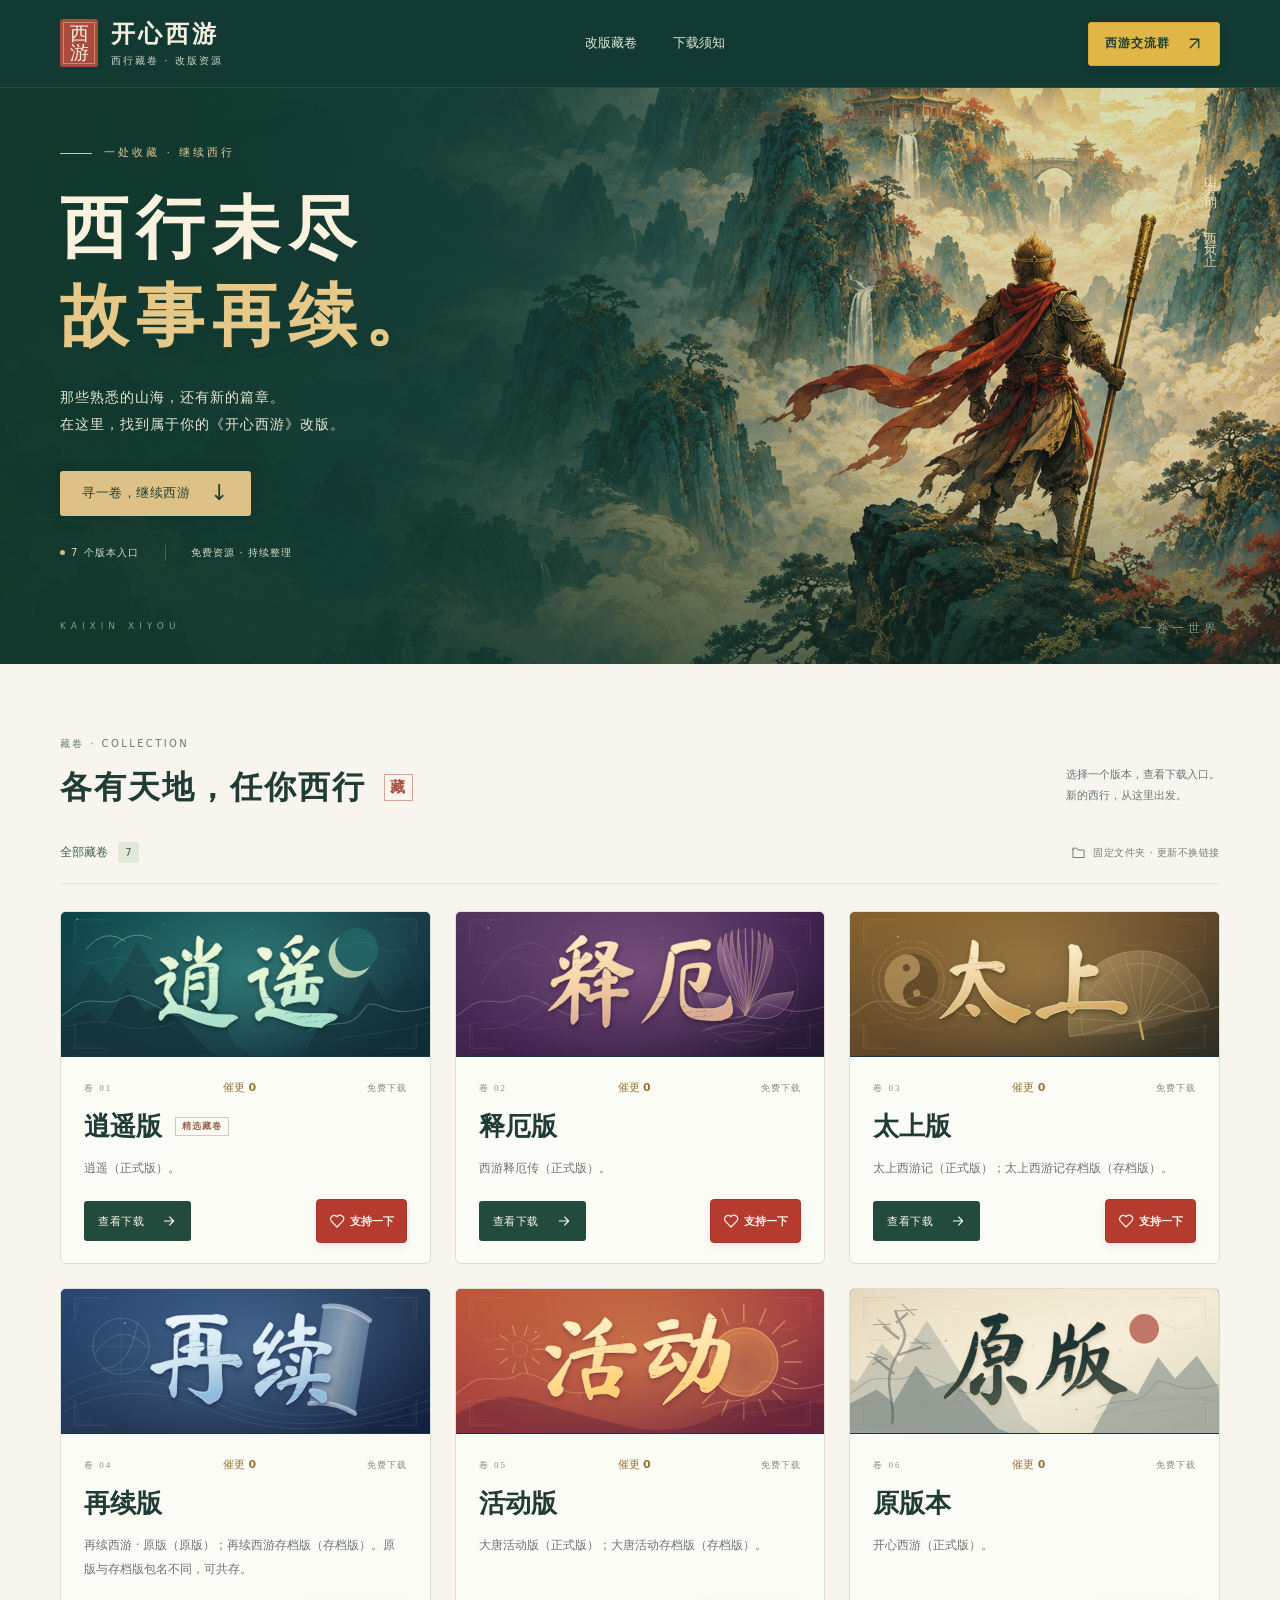
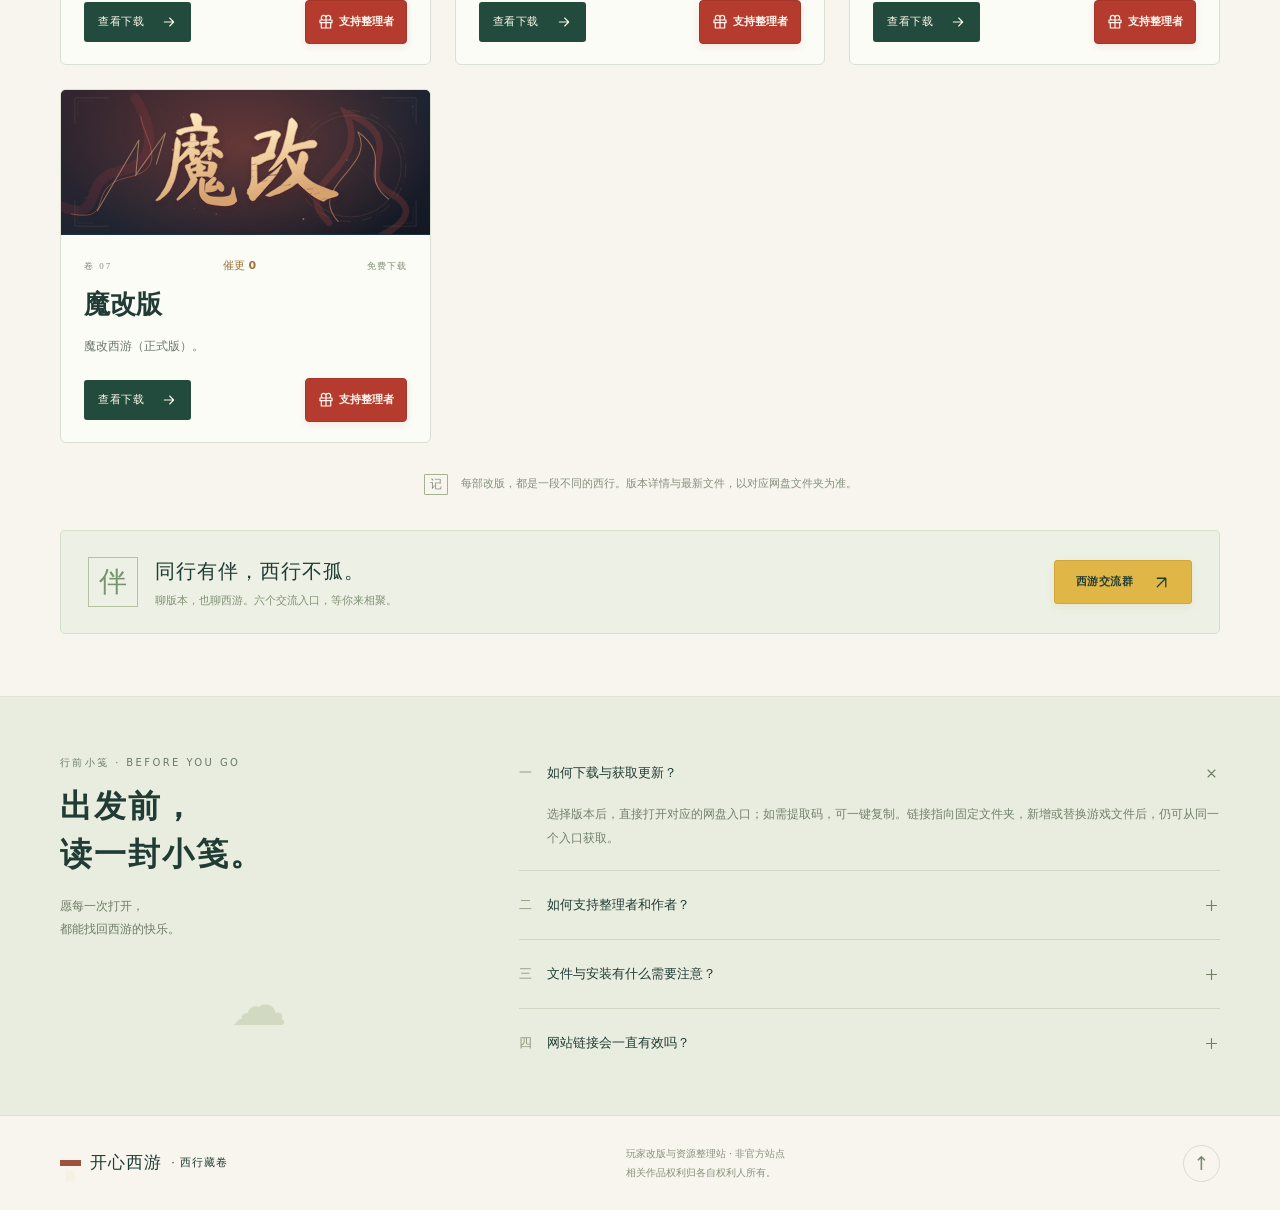
==== commit fc3068da: "Replace payment options with community support at the existing URL" ====
--- a/r/5eb4653a/index.html
+++ b/r/5eb4653a/index.html
@@ -4,19 +4,19 @@
   <meta charset="utf-8">
   <meta name="viewport" content="width=device-width, initial-scale=1">
   <meta name="theme-color" content="#143d36">
-  <meta name="description" content="开心西游系列改版资源，一处收藏，继续西行。免费下载，自愿赞赏。">
+  <meta name="description" content="开心西游系列改版资源，一处收藏，继续西行。免费下载，欢迎加入西游交流群。">
   <meta name="xiyou-release" content="20261017-5eb4653a">
   <title>开心西游 · 西行藏卷</title>
   <style>
     [hidden] { display: none !important; }
   </style>
   <link rel="icon" href="assets/favicon.svg" type="image/svg+xml">
-  <link rel="stylesheet" href="assets/site.css">
-  <link rel="stylesheet" href="assets/refinements.css?v=20261014-download-only">
-  <script src="site-config.js?v=20261014-download-only" defer></script>
-  <script src="assets/config-utils.js?v=20261014-download-only" defer></script>
+  <link rel="stylesheet" href="assets/site.css?v=20261119-group-support">
+  <link rel="stylesheet" href="assets/refinements.css?v=20261119-group-support">
+  <script src="site-config.js?v=20261119-group-support" defer></script>
+  <script src="assets/config-utils.js?v=20261119-group-support" defer></script>
   <script src="assets/nudges.js?v=20261014-download-only" defer></script>
-  <script src="assets/site.js?v=20261014-download-only" defer></script>
+  <script src="assets/site.js?v=20261119-group-support" defer></script>
 </head>
 <body>
   <div id="site-content">
@@ -72,9 +72,9 @@
         <div class="guide-intro"><p class="eyebrow eyebrow-ink">行前小笺 · BEFORE YOU GO</p><h2 id="guide-title">出发前，<br>读一封小笺。</h2><p>愿每一次打开，<br>都能找回西游的快乐。</p><span class="guide-cloud" aria-hidden="true">☁</span></div>
         <div class="guide-items">
           <details open><summary><span class="guide-number">一</span> 如何下载与获取更新？<svg class="icon" aria-hidden="true"><use href="#icon-plus"></use></svg></summary><p>选择版本后，直接打开对应的网盘入口；如需提取码，可一键复制。链接指向固定文件夹，新增或替换游戏文件后，仍可从同一个入口获取。</p></details>
-          <details><summary><span class="guide-number">二</span> 关于赞赏与网站维护<svg class="icon" aria-hidden="true"><use href="#icon-plus"></use></svg></summary><p>设计网站、整理资源和持续维护需要投入时间。你的赞赏会支持后续制作、整理与网站更新，感谢每一份支持。</p></details>
+          <details><summary><span class="guide-number">二</span> 如何支持整理者和作者？<svg class="icon" aria-hidden="true"><use href="#icon-plus"></use></svg></summary><p>进入群聊就是最好的支持。</p></details>
           <details><summary><span class="guide-number">三</span> 文件与安装有什么需要注意？<svg class="icon" aria-hidden="true"><use href="#icon-plus"></use></svg></summary><p>不同版本的兼容性、存档与安装方式可能不同，请先查看文件夹内的实际说明，并在更换版本前自行备份存档。本站仅提供资源入口，不代替原作者的版本说明。</p></details>
-          <details><summary><span class="guide-number">四</span> 网站链接会一直有效吗？<svg class="icon" aria-hidden="true"><use href="#icon-plus"></use></svg></summary><p>赞赏支持网站维护与后续更新。若长期缺少赞赏支持，后续维护可能难以持续，网站入口也可能失效。建议同时保留网盘入口、加入交流群，以便在入口变动时重新找到资源。</p></details>
+          <details><summary><span class="guide-number">四</span> 网站链接会一直有效吗？<svg class="icon" aria-hidden="true"><use href="#icon-plus"></use></svg></summary><p>更新后仍可从当前网址访问。也可以收藏网盘入口，或加入西游交流群，方便找回资源。</p></details>
         </div>
       </div>
     </section>
--- a/r/5eb4653a/assets/site.css
+++ b/r/5eb4653a/assets/site.css
@@ -4,9 +4,9 @@
 .hero{min-height:576px;position:relative;isolation:isolate;overflow:hidden;background:#143d36;color:#faf2df}.hero-art{position:absolute;z-index:-3;inset:0;width:100%;height:100%;object-fit:cover;object-position:center 49%;opacity:.91}.hero-shade{position:absolute;z-index:-2;inset:0;background:linear-gradient(90deg,#11382cf2 0%,#123b32d9 26%,#143c3175 51%,#143c3110 72%),linear-gradient(0deg,#112e2799 0%,transparent 35%)}.hero-inner{min-height:576px;position:relative;display:flex;align-items:center;padding-top:29px;padding-bottom:76px}.hero-copy{max-width:540px}.eyebrow{font-size:11px;letter-spacing:3px;text-transform:uppercase;display:flex;align-items:center;gap:12px;font-weight:500;color:#e2c990;margin:0 0 23px}.eyebrow-line{width:32px;height:1px;background:#dfc58e}.hero h1{font-family:var(--serif);font-size:clamp(44px,5.3vw,72px);line-height:1.3;font-weight:600;letter-spacing:8px;margin:0 0 23px}.hero h1>span{display:block}.gold-text{color:#e6c988}.title-dot{letter-spacing:0}.hero-description{font-size:14px;line-height:1.95;letter-spacing:1px;color:#e6e6d2;max-width:450px;margin:0 0 32px;white-space:pre-line}.button{display:inline-flex;align-items:center;justify-content:center;gap:20px;border:1px solid transparent;min-height:45px;padding:10px 21px;font-size:13px;letter-spacing:.5px;border-radius:3px;font-weight:500;transition:background .18s,transform .18s,color .18s}.button:hover{transform:translateY(-2px)}.button-gold{background:#ddc187;color:#234033;box-shadow:0 2px 14px #0b271d30}.button-gold:hover{background:#edd4a0}.button-gold span{font-size:22px;line-height:1}.hero-meta{display:flex;gap:26px;font-size:10px;color:#d2dcc7;letter-spacing:1px;margin-top:29px}.hero-meta span{display:flex;align-items:center;gap:6px}.hero-meta b{font-weight:500}.hero-meta i{width:5px;height:5px;background:#d7b978;border-radius:50%}.hero-meta span+span{border-left:1px solid #b5c1a750;padding-left:25px}.hero-side-note{position:absolute;right:0;top:76px;writing-mode:vertical-rl;font-family:var(--serif);font-size:13px;letter-spacing:7px;color:#fbebc7cc}.hero-bottom{position:absolute;bottom:26px;width:min(1160px,calc(100% - 96px));left:50%;transform:translateX(-50%);display:flex;justify-content:space-between;color:#d1d8b99c;font-size:9px;letter-spacing:5px}.hero-bottom span:last-child{font-family:var(--serif);font-size:12px;letter-spacing:4px}
 .collection{padding-top:72px;padding-bottom:62px}.section-heading{display:flex;align-items:end;justify-content:space-between;gap:30px;margin-bottom:31px}.eyebrow-ink{color:#697b69;font-size:10px;letter-spacing:2.4px;margin-bottom:11px}h2{font-family:var(--serif);font-size:32px;font-weight:600;line-height:1.5;letter-spacing:2px;margin:0}.section-heading h2{display:flex;align-items:center;gap:18px}.heading-mark{font-family:var(--serif);font-size:15px;line-height:1;border:1px solid #ad594780;color:var(--vermilion);padding:5px;transform:rotate(-7deg)}.section-caption{font-size:11px;line-height:1.9;color:var(--muted);margin:0 0 4px}.collection-toolbar{display:flex;justify-content:space-between;align-items:center;gap:18px;border-bottom:1px solid var(--line);padding-bottom:20px;margin-bottom:27px}.filters{display:flex;gap:5px}.filter{border:0;background:transparent;padding:8px 16px;border-radius:3px;font-size:12px;color:#677466;min-height:40px}.filter.is-active{background:#e6eadd;color:#244334}.filter span{font-size:10px;margin-left:7px;padding:1px 5px;background:#c8d2b780;border-radius:2px}.filter:hover{background:#e9ede2}.toolbar-note{display:flex;align-items:center;gap:7px;color:#788272;font-size:10px;letter-spacing:.5px}.toolbar-note .icon{width:15px;height:15px}.version-grid{display:grid;grid-template-columns:repeat(3,minmax(0,1fr));gap:24px}.version-card{border:1px solid #d9dfd2;border-radius:6px;overflow:hidden;background:#fcfcf7;display:flex;flex-direction:column;transition:box-shadow .2s,transform .2s}.version-card:hover{box-shadow:0 12px 27px #203c350a;transform:translateY(-3px)}.featured-card{grid-column:span 2;flex-direction:row}.card-art{height:145px;position:relative;overflow:hidden;isolation:isolate;color:var(--card-color,#6d896b);background:var(--card-bg,#e6eadc)}.accent-jade{--card-color:#658770;--card-bg:#dce6d7;--card-ink:#305240}.accent-cinnabar{--card-color:#b57759;--card-bg:#f0e4d4;--card-ink:#88543e}.accent-gold{--card-color:#aa934d;--card-bg:#eeecd9;--card-ink:#797038}.accent-blue{--card-color:#6c8d99;--card-bg:#dfe8e9;--card-ink:#456574}.accent-purple{--card-color:#948099;--card-bg:#e8e2e7;--card-ink:#76657d}.art-ring{position:absolute;width:145px;height:145px;border:1px solid currentColor;border-radius:50%;opacity:.22;left:50%;top:20px;transform:translateX(-50%)}.art-ring:after{content:"";position:absolute;inset:9px;border:1px dashed currentColor;border-radius:50%;opacity:.6}.motif-icon{position:absolute;width:100px;height:100px;left:50%;top:25px;transform:translateX(-50%);fill:none;stroke:currentColor;stroke-width:1.1;stroke-linecap:round;stroke-linejoin:round;opacity:.6}.art-character{position:absolute;right:24px;top:15px;writing-mode:vertical-rl;font-family:var(--serif);font-size:38px;line-height:1.1;letter-spacing:6px;opacity:.18;font-weight:bold}.art-corner{position:absolute;bottom:13px;left:18px;font-family:Georgia,serif;font-size:10px;letter-spacing:3px;opacity:.7}.art-cloud{position:absolute;border:1px solid currentColor;border-radius:100% 100% 0 0;border-bottom:0;opacity:.15;width:130px;height:31px;bottom:8px}.art-cloud:after{content:"";position:absolute;border:1px solid currentColor;left:40px;bottom:0;width:70px;height:50px;border-radius:100% 100% 0 0;border-bottom:0}.cloud-one{left:-27px}.cloud-two{right:-48px;bottom:28px;transform:scale(1.4)}.featured-card .card-art{width:40%;height:auto;min-height:250px;flex-shrink:0;background:linear-gradient(160deg,#2a5848,#143d36);color:#d3c58c}.featured-card .art-ring{width:220px;height:220px;top:37px}.featured-card .motif-icon{width:150px;height:150px;top:63px;opacity:.75}.featured-card .art-character{right:18px;font-size:53px;color:#efe6bc;opacity:.2;top:25px}.art-poem{position:absolute;top:20px;left:19px;writing-mode:vertical-rl;font-family:var(--serif);font-size:11px;letter-spacing:4px;line-height:1.8;opacity:.8}.featured-card .art-corner{bottom:17px;font-size:11px}.featured-card .art-cloud{opacity:.3;bottom:30px}.card-body{padding:22px 23px 20px;display:flex;flex-direction:column;flex:1;min-width:0}.card-meta{display:flex;justify-content:space-between;gap:10px;align-items:center;margin-bottom:12px}.ownership{font-size:10px;letter-spacing:.5px;color:#758172}.ownership-self{color:#52735a;display:flex;align-items:center;gap:5px}.ownership-self:before{content:"";width:4px;height:4px;background:#5e8660;border-radius:50%}.ownership-collected{color:#866940}.card-index{font-size:9px;font-family:var(--serif);color:#85917d;letter-spacing:2px}.card-body h3{font-family:var(--serif);font-size:26px;letter-spacing:2px;line-height:1.4;margin:0 0 12px;display:flex;gap:13px;align-items:center;flex-wrap:wrap}.card-body h3 button{border:0;background:none;font:inherit;padding:0;text-align:left}.card-body h3 button:hover{color:var(--vermilion)}.featured-label{font-family:var(--sans);font-size:9px;line-height:1.7;letter-spacing:1px;border:1px solid #c4947880;color:#9a674f;padding:1px 6px}.card-description{font-size:12px;line-height:1.95;color:#6c776b;margin:0 0 19px;flex:1}.author-credit{font-size:11px;color:#6c776b;margin:0 0 10px}.card-actions{display:flex;gap:14px;justify-content:space-between;align-items:center}.button-ink{background:#234b3d;color:#f9f6e8}.button-ink:hover{background:#143d2c}.card-actions .button{font-size:11px;min-height:40px;padding:8px 13px;gap:17px}.card-actions .icon{width:16px;height:16px}.support-button{background:transparent;border:0;font-size:11px;color:#956150;display:inline-flex;align-items:center;justify-content:center;gap:5px;min-height:40px;padding:7px 0;white-space:nowrap}.support-button:hover{color:#a03c2c}.support-button .icon{width:16px;height:16px}.card-open-note{color:#8a9180;font-size:10px}.collection-footnote{display:flex;justify-content:center;align-items:center;gap:13px;color:#84907e;margin-top:31px}.collection-footnote p{font-size:11px;line-height:1.9;margin:0}.small-seal{font-family:var(--serif);font-size:12px;border:1px solid #a5b095;padding:0 5px;border-radius:1px}.empty-state{background:#edf0e5;text-align:center;padding:55px 18px;font-size:17px;font-family:var(--serif);border:1px solid var(--line)}.empty-state span{display:block;font-size:12px;font-family:var(--sans);margin-top:12px;color:var(--muted)}.noscript-links{display:grid;gap:15px;background:#e8ecdf;padding:30px}.noscript-links a{text-decoration:underline}
 .guide-section{background:#e9eddf;border-top:1px solid #dfe3d4;border-bottom:1px solid #dce2d0;padding:58px 0 54px}.guide-layout{display:grid;grid-template-columns:1fr 1.8fr;gap:70px}.guide-intro{position:relative}.guide-intro h2{font-size:32px;margin-bottom:17px}.guide-intro>p:last-of-type{font-size:12px;line-height:1.9;color:#6d7b65}.guide-cloud{position:absolute;bottom:10px;left:170px;font-size:57px;color:#c0caaa;opacity:.55}.guide-items details{border-bottom:1px solid #cfd7c3;padding:0 0 16px;margin-bottom:16px}.guide-items details:last-child{margin-bottom:0;border:0;padding-bottom:0}.guide-items summary{cursor:pointer;list-style:none;display:flex;align-items:center;gap:15px;min-height:36px;font-size:13px;font-weight:500}.guide-items summary::-webkit-details-marker{display:none}.guide-number{font-family:var(--serif);font-size:13px;color:#8c977e}.guide-items summary .icon{margin-left:auto;width:17px;height:17px;color:#6f7f63;transition:transform .2s}.guide-items details[open] summary .icon{transform:rotate(45deg)}.guide-items details p{font-size:12px;color:#73816b;line-height:1.95;padding-left:28px;margin:12px 0 4px}.site-footer{display:flex;align-items:center;justify-content:space-between;gap:20px;padding-top:28px;padding-bottom:28px}.footer-brand{font-size:11px;letter-spacing:1px;display:flex;align-items:center;gap:9px}.footer-brand>span{font-family:var(--serif);font-size:11px;background:#9e513f;color:#f6eee0;padding:2px 4px;writing-mode:vertical-rl;line-height:1.2}.footer-brand strong{font-family:var(--serif);font-size:17px;font-weight:500}.site-footer p{font-size:10px;line-height:1.9;color:#88917d;margin:0}.back-top{font-size:19px;border:1px solid #d8decc;width:37px;height:37px;display:grid;place-items:center;border-radius:50%;color:#7b8b6f}
-.resource-dialog{padding:0;border:1px solid #d9dfce;border-radius:9px;width:min(560px,calc(100% - 32px));max-height:calc(100dvh - 40px);color:var(--ink);background:#faf9f3;box-shadow:0 30px 100px #12271f45}.resource-dialog::backdrop{background:#10261fc2;backdrop-filter:blur(5px)}.dialog-shell{padding:34px;position:relative}.dialog-close{position:absolute;top:15px;right:14px}.icon-button{border:1px solid #dde1d4;border-radius:50%;background:#f1f1e9;width:36px;height:36px;display:grid;place-items:center;padding:0}.icon-button:hover{background:#e3e8d9}.dialog-shell>.dialog-close .icon{width:17px;height:17px}.resource-dialog .eyebrow{margin-bottom:9px;padding-right:38px}.resource-dialog h2{font-size:32px}.dialog-intro{font-size:12px;color:#77816d;line-height:1.9;margin:13px 0 22px}.voluntary-note{display:flex;gap:13px;padding:16px;background:#ecf0e4;border:1px solid #dfe7d3;border-radius:4px;margin-bottom:23px}.voluntary-note>.icon{width:20px;height:20px;flex-shrink:0;color:#69805b;margin-top:2px}.voluntary-note p{font-size:12px;line-height:1.9;margin:0 0 4px}.voluntary-note strong{font-size:11px;font-weight:500;color:#657858}.download-list{display:grid;gap:12px}.download-row{display:grid;grid-template-columns:1fr auto;align-items:center;border:1px solid #d8dfcd;padding:16px;border-radius:5px;gap:12px}.download-label{display:flex;align-items:center;gap:9px;font-size:13px}.download-label>.icon{color:#819575;width:19px;height:19px}.copy-code{padding:5px 8px;display:flex;align-items:center;gap:11px;border:1px solid #e0e4d9;border-radius:3px;background:#f2f3eb;color:#74816c;font-size:10px;min-height:36px}.copy-code b{font-family:monospace;font-size:13px;color:#36543a;letter-spacing:1px;margin-left:3px}.copy-code>.icon{width:14px;height:14px}.copy-code:hover{background:#e5ecdb}.no-code{color:#819074;font-size:10px}.download-row>.button{grid-column:1/-1;justify-content:space-between}.download-hint{font-size:10px;color:#87907d;line-height:1.8;margin-top:13px}.dialog-bottom{border-top:1px solid #e0e4d7;margin-top:24px;padding-top:14px;display:flex;justify-content:space-between;align-items:center;gap:10px}.dialog-bottom>span{font-family:var(--serif);font-size:12px;color:#7d8a72;letter-spacing:1px}.unconfigured{text-align:center;color:#7a876e;font-size:13px;line-height:1.9;padding:20px;background:#eef1e7;border-radius:4px}.donation-empty{padding:32px 16px;margin:8px 0 20px}.donation-empty>.icon{width:29px;height:29px;color:#a97b61;margin-bottom:9px}.donation-empty strong{display:block;font-family:var(--serif);font-weight:500;font-size:20px;color:var(--ink)}.donation-empty p{font-size:12px;margin:13px 0 0}.qr-panel{text-align:center;max-width:360px;margin:0 auto 20px}.qr-panel img{display:block;width:100%;height:auto;object-fit:contain;border-radius:2px}.qr-panel>p{font-size:11px;color:#819074;margin:10px 0 0}.afdian-link,.return-download{width:100%;justify-content:space-between}.donation-note{text-align:center;font-size:11px;color:#7a856e;line-height:1.9;margin:18px 0 22px}.button-outline{border:1px solid #c5d0b9;color:#47633e;background:transparent}.button-outline:hover{background:#ebf0e2}.toast{position:fixed;bottom:calc(28px + env(safe-area-inset-bottom));left:50%;transform:translate(-50%,10px);padding:11px 20px;color:#f8f6e8;background:#254b3d;border:1px solid #a7b79355;border-radius:5px;font-size:12px;white-space:nowrap;box-shadow:0 6px 20px #203c351a;z-index:30;opacity:0;pointer-events:none;transition:opacity .2s,transform .2s}.toast.is-visible{opacity:1;transform:translate(-50%,0)}
+.resource-dialog{padding:0;border:1px solid #d9dfce;border-radius:9px;width:min(560px,calc(100% - 32px));max-height:calc(100dvh - 40px);color:var(--ink);background:#faf9f3;box-shadow:0 30px 100px #12271f45}.resource-dialog::backdrop{background:#10261fc2;backdrop-filter:blur(5px)}.dialog-shell{padding:34px;position:relative}.dialog-close{position:absolute;top:15px;right:14px}.icon-button{border:1px solid #dde1d4;border-radius:50%;background:#f1f1e9;width:36px;height:36px;display:grid;place-items:center;padding:0}.icon-button:hover{background:#e3e8d9}.dialog-shell>.dialog-close .icon{width:17px;height:17px}.resource-dialog .eyebrow{margin-bottom:9px;padding-right:38px}.resource-dialog h2{font-size:32px}.dialog-intro{font-size:12px;color:#77816d;line-height:1.9;margin:13px 0 22px}.voluntary-note{display:flex;gap:13px;padding:16px;background:#ecf0e4;border:1px solid #dfe7d3;border-radius:4px;margin-bottom:23px}.voluntary-note>.icon{width:20px;height:20px;flex-shrink:0;color:#69805b;margin-top:2px}.voluntary-note p{font-size:12px;line-height:1.9;margin:0 0 4px}.voluntary-note strong{font-size:11px;font-weight:500;color:#657858}.download-list{display:grid;gap:12px}.download-row{display:grid;grid-template-columns:1fr auto;align-items:center;border:1px solid #d8dfcd;padding:16px;border-radius:5px;gap:12px}.download-label{display:flex;align-items:center;gap:9px;font-size:13px}.download-label>.icon{color:#819575;width:19px;height:19px}.copy-code{padding:5px 8px;display:flex;align-items:center;gap:11px;border:1px solid #e0e4d9;border-radius:3px;background:#f2f3eb;color:#74816c;font-size:10px;min-height:36px}.copy-code b{font-family:monospace;font-size:13px;color:#36543a;letter-spacing:1px;margin-left:3px}.copy-code>.icon{width:14px;height:14px}.copy-code:hover{background:#e5ecdb}.no-code{color:#819074;font-size:10px}.download-row>.button{grid-column:1/-1;justify-content:space-between}.download-hint{font-size:10px;color:#87907d;line-height:1.8;margin-top:13px}.dialog-bottom{border-top:1px solid #e0e4d7;margin-top:24px;padding-top:14px;display:flex;justify-content:space-between;align-items:center;gap:10px}.dialog-bottom>span{font-family:var(--serif);font-size:12px;color:#7d8a72;letter-spacing:1px}.unconfigured{text-align:center;color:#7a876e;font-size:13px;line-height:1.9;padding:20px;background:#eef1e7;border-radius:4px}.button-outline{border:1px solid #c5d0b9;color:#47633e;background:transparent}.button-outline:hover{background:#ebf0e2}.toast{position:fixed;bottom:calc(28px + env(safe-area-inset-bottom));left:50%;transform:translate(-50%,10px);padding:11px 20px;color:#f8f6e8;background:#254b3d;border:1px solid #a7b79355;border-radius:5px;font-size:12px;white-space:nowrap;box-shadow:0 6px 20px #203c351a;z-index:30;opacity:0;pointer-events:none;transition:opacity .2s,transform .2s}.toast.is-visible{opacity:1;transform:translate(-50%,0)}
 @media(min-width:1600px){.hero-art{object-position:center 46%}.hero{min-height:630px}.hero-inner{min-height:630px}}@media(max-width:1050px){.container{width:calc(100% - 64px)}.hero-bottom{width:calc(100% - 64px)}.hero h1{font-size:60px}.version-grid{gap:19px}.card-body{padding:20px 18px}.featured-card .card-art{width:36%}.card-actions{gap:8px}.card-actions .button{padding:8px 12px;gap:10px}.support-button{font-size:10px}.toolbar-note{font-size:9px}.section-caption{max-width:210px}.guide-layout{gap:45px}}
 @media(max-width:800px){.site-header{height:76px}.header-inner{gap:20px}.brand strong{font-size:22px}.brand small{font-size:9px;letter-spacing:1px}.brand-seal{height:44px;width:35px;font-size:17px}.header-inner nav{gap:22px;font-size:12px}.header-link{display:none}.hero,.hero-inner{min-height:550px}.hero h1{font-size:56px}.hero-art{object-position:62% center}.hero-shade{background:linear-gradient(90deg,#12392ded,#123a329c 55%,#143c3130),linear-gradient(0deg,#112e2799,transparent 40%)}.hero-side-note{right:0}.section-heading h2{font-size:27px;gap:12px}.section-caption{font-size:10px;max-width:185px}.version-grid{grid-template-columns:repeat(2,minmax(0,1fr));gap:20px}.featured-card{grid-column:span 2}.featured-card .card-art{width:37%;min-height:246px}.featured-card .card-body{padding:27px 28px}.featured-card .card-description{max-width:310px}.featured-card .card-actions{justify-content:flex-start;gap:26px}.card-art{height:150px}.toolbar-note{display:none}.guide-layout{grid-template-columns:1fr 1.6fr;gap:30px}.guide-intro h2{font-size:29px}.site-footer p{font-size:9px}.footer-brand{font-size:10px}}
-@media(max-width:560px){html{scroll-padding-top:24px}.container{width:calc(100% - 40px)}.site-header{height:72px}.brand{gap:10px}.brand strong{font-size:21px;letter-spacing:2px}.brand small{font-size:8px;letter-spacing:1px}.brand-seal{height:40px;width:31px;font-size:16px}.header-inner nav{gap:15px;font-size:10px}.hero,.hero-inner{min-height:558px}.hero-inner{align-items:flex-start;padding-top:47px;padding-bottom:175px}.hero-art{object-position:62% center;opacity:.88}.hero-shade{background:linear-gradient(90deg,#113a30e8,#113a3066 68%,#143c311a),linear-gradient(0deg,#102f27d9 0%,transparent 40%)}.hero-copy{width:100%}.hero .eyebrow{font-size:9px;letter-spacing:2px;gap:10px;margin-bottom:21px}.hero h1{font-size:48px;letter-spacing:5px;margin-bottom:20px}.hero-description{font-size:11px;letter-spacing:.6px;line-height:1.95;max-width:310px;margin-bottom:25px}.hero-copy .button{font-size:11px;min-height:42px;padding:10px 16px;gap:17px}.hero-meta{margin-top:24px;font-size:9px;gap:16px;letter-spacing:.4px}.hero-meta span+span{padding-left:16px}.hero-side-note{display:none}.hero-bottom{width:calc(100% - 40px);bottom:24px;font-size:8px;letter-spacing:3px}.hero-bottom span:last-child{font-size:10px;letter-spacing:3px}.collection{padding-top:42px;padding-bottom:39px}.section-heading{display:block;margin-bottom:22px}.eyebrow-ink{font-size:9px;margin-bottom:9px;letter-spacing:2px}h2{font-size:25px}.section-heading h2{font-size:26px;letter-spacing:1px;gap:12px}.heading-mark{font-size:12px;padding:4px}.section-caption{font-size:10px;line-height:1.9;margin:11px 0 0;max-width:none}.section-caption br{display:none}.collection-toolbar{margin-bottom:21px;padding-bottom:15px}.filters{gap:4px;justify-content:space-between;width:100%}.filter{font-size:11px;padding:8px 13px}.filter span{font-size:9px;margin-left:6px}.version-grid{grid-template-columns:1fr;gap:18px}.featured-card{grid-column:auto;flex-direction:column}.version-card{flex-direction:row;min-height:212px}.version-card .card-art{width:30%;min-width:86px;flex-shrink:0;height:auto}.version-card .art-ring{width:150px;height:150px;top:37px}.version-card .motif-icon{width:93px;height:93px;top:64px}.version-card .art-character{right:12px;top:16px;font-size:30px;letter-spacing:5px}.version-card .art-corner{bottom:13px;left:15px;font-size:9px}.version-card .cloud-one{bottom:17px}.version-card .cloud-two{bottom:40px}.card-body{padding:20px 17px 17px}.card-meta{margin-bottom:8px}.ownership{font-size:9px}.card-index{font-size:8px}.card-body h3{font-size:24px;margin-bottom:9px;gap:10px}.card-description{font-size:10px;line-height:1.95;margin-bottom:16px}.card-actions{gap:7px}.card-actions .button{font-size:10px;min-height:38px;padding:8px 11px;gap:14px}.card-actions .icon{width:14px;height:14px}.card-open-note{font-size:9px}.featured-card{display:flex;flex-direction:column}.featured-card .card-art{width:100%;height:143px;min-height:143px}.featured-card .art-ring{width:175px;height:175px;top:-13px;left:64%}.featured-card .motif-icon{width:116px;height:116px;top:8px;left:64%}.featured-card .art-character{font-size:46px;right:20px;top:13px}.featured-card .art-poem{left:22px;font-size:12px;letter-spacing:5px;top:18px}.featured-card .card-body{padding:21px 21px 20px}.featured-card .card-body h3{font-size:28px}.featured-card .card-description{font-size:11px;max-width:none}.featured-card .card-meta{margin-bottom:10px}.featured-card .card-actions{justify-content:space-between;gap:12px}.featured-card .card-actions .button{font-size:11px;min-height:42px;padding:9px 15px;gap:22px}.featured-card .support-button{font-size:11px}.collection-footnote{gap:10px;margin-top:25px;align-items:flex-start}.collection-footnote .small-seal{margin-top:3px;flex-shrink:0}.collection-footnote p{font-size:9px}.mobile-only{display:block}.guide-section{padding:34px 0 29px}.guide-layout{grid-template-columns:1fr;gap:22px}.guide-intro .eyebrow{font-size:8px}.guide-intro h2{font-size:25px;line-height:1.6;margin-bottom:8px}.guide-intro h2 br{display:none}.guide-intro>p:last-of-type{font-size:10px;margin:0}.guide-intro>p:last-of-type br{display:none}.guide-cloud{left:auto;right:11px;bottom:7px;font-size:50px}.guide-items summary{font-size:11px;gap:13px;min-height:38px}.guide-items details{padding-bottom:11px;margin-bottom:11px}.guide-items details p{font-size:10px;margin-top:8px;padding-left:26px;line-height:2}.site-footer{flex-wrap:wrap;gap:14px;padding-top:25px;padding-bottom:24px;position:relative}.footer-brand{font-size:10px}.footer-brand strong{font-size:16px}.site-footer p{width:100%;font-size:9px;padding-right:35px}.back-top{position:absolute;right:0;top:25px;width:33px;height:33px;font-size:17px}.dialog-shell{padding:28px 20px 22px}.resource-dialog h2{font-size:28px}.dialog-intro{font-size:11px}.voluntary-note{padding:13px;gap:10px}.voluntary-note p{font-size:11px}.voluntary-note strong{font-size:10px}.download-row{padding:14px;gap:12px}.download-label{font-size:12px;gap:7px}.download-label .icon{width:17px;height:17px}.copy-code{font-size:9px;gap:8px;padding:4px 6px}.copy-code b{font-size:12px}.download-row .button{font-size:12px}.dialog-bottom>span{font-size:10px}.dialog-bottom .support-button{font-size:11px}.donation-note{font-size:10px}.qr-panel{max-width:100%}.toast{font-size:11px;max-width:calc(100% - 32px);white-space:normal;text-align:center}}
+@media(max-width:560px){html{scroll-padding-top:24px}.container{width:calc(100% - 40px)}.site-header{height:72px}.brand{gap:10px}.brand strong{font-size:21px;letter-spacing:2px}.brand small{font-size:8px;letter-spacing:1px}.brand-seal{height:40px;width:31px;font-size:16px}.header-inner nav{gap:15px;font-size:10px}.hero,.hero-inner{min-height:558px}.hero-inner{align-items:flex-start;padding-top:47px;padding-bottom:175px}.hero-art{object-position:62% center;opacity:.88}.hero-shade{background:linear-gradient(90deg,#113a30e8,#113a3066 68%,#143c311a),linear-gradient(0deg,#102f27d9 0%,transparent 40%)}.hero-copy{width:100%}.hero .eyebrow{font-size:9px;letter-spacing:2px;gap:10px;margin-bottom:21px}.hero h1{font-size:48px;letter-spacing:5px;margin-bottom:20px}.hero-description{font-size:11px;letter-spacing:.6px;line-height:1.95;max-width:310px;margin-bottom:25px}.hero-copy .button{font-size:11px;min-height:42px;padding:10px 16px;gap:17px}.hero-meta{margin-top:24px;font-size:9px;gap:16px;letter-spacing:.4px}.hero-meta span+span{padding-left:16px}.hero-side-note{display:none}.hero-bottom{width:calc(100% - 40px);bottom:24px;font-size:8px;letter-spacing:3px}.hero-bottom span:last-child{font-size:10px;letter-spacing:3px}.collection{padding-top:42px;padding-bottom:39px}.section-heading{display:block;margin-bottom:22px}.eyebrow-ink{font-size:9px;margin-bottom:9px;letter-spacing:2px}h2{font-size:25px}.section-heading h2{font-size:26px;letter-spacing:1px;gap:12px}.heading-mark{font-size:12px;padding:4px}.section-caption{font-size:10px;line-height:1.9;margin:11px 0 0;max-width:none}.section-caption br{display:none}.collection-toolbar{margin-bottom:21px;padding-bottom:15px}.filters{gap:4px;justify-content:space-between;width:100%}.filter{font-size:11px;padding:8px 13px}.filter span{font-size:9px;margin-left:6px}.version-grid{grid-template-columns:1fr;gap:18px}.featured-card{grid-column:auto;flex-direction:column}.version-card{flex-direction:row;min-height:212px}.version-card .card-art{width:30%;min-width:86px;flex-shrink:0;height:auto}.version-card .art-ring{width:150px;height:150px;top:37px}.version-card .motif-icon{width:93px;height:93px;top:64px}.version-card .art-character{right:12px;top:16px;font-size:30px;letter-spacing:5px}.version-card .art-corner{bottom:13px;left:15px;font-size:9px}.version-card .cloud-one{bottom:17px}.version-card .cloud-two{bottom:40px}.card-body{padding:20px 17px 17px}.card-meta{margin-bottom:8px}.ownership{font-size:9px}.card-index{font-size:8px}.card-body h3{font-size:24px;margin-bottom:9px;gap:10px}.card-description{font-size:10px;line-height:1.95;margin-bottom:16px}.card-actions{gap:7px}.card-actions .button{font-size:10px;min-height:38px;padding:8px 11px;gap:14px}.card-actions .icon{width:14px;height:14px}.card-open-note{font-size:9px}.featured-card{display:flex;flex-direction:column}.featured-card .card-art{width:100%;height:143px;min-height:143px}.featured-card .art-ring{width:175px;height:175px;top:-13px;left:64%}.featured-card .motif-icon{width:116px;height:116px;top:8px;left:64%}.featured-card .art-character{font-size:46px;right:20px;top:13px}.featured-card .art-poem{left:22px;font-size:12px;letter-spacing:5px;top:18px}.featured-card .card-body{padding:21px 21px 20px}.featured-card .card-body h3{font-size:28px}.featured-card .card-description{font-size:11px;max-width:none}.featured-card .card-meta{margin-bottom:10px}.featured-card .card-actions{justify-content:space-between;gap:12px}.featured-card .card-actions .button{font-size:11px;min-height:42px;padding:9px 15px;gap:22px}.featured-card .support-button{font-size:11px}.collection-footnote{gap:10px;margin-top:25px;align-items:flex-start}.collection-footnote .small-seal{margin-top:3px;flex-shrink:0}.collection-footnote p{font-size:9px}.mobile-only{display:block}.guide-section{padding:34px 0 29px}.guide-layout{grid-template-columns:1fr;gap:22px}.guide-intro .eyebrow{font-size:8px}.guide-intro h2{font-size:25px;line-height:1.6;margin-bottom:8px}.guide-intro h2 br{display:none}.guide-intro>p:last-of-type{font-size:10px;margin:0}.guide-intro>p:last-of-type br{display:none}.guide-cloud{left:auto;right:11px;bottom:7px;font-size:50px}.guide-items summary{font-size:11px;gap:13px;min-height:38px}.guide-items details{padding-bottom:11px;margin-bottom:11px}.guide-items details p{font-size:10px;margin-top:8px;padding-left:26px;line-height:2}.site-footer{flex-wrap:wrap;gap:14px;padding-top:25px;padding-bottom:24px;position:relative}.footer-brand{font-size:10px}.footer-brand strong{font-size:16px}.site-footer p{width:100%;font-size:9px;padding-right:35px}.back-top{position:absolute;right:0;top:25px;width:33px;height:33px;font-size:17px}.dialog-shell{padding:28px 20px 22px}.resource-dialog h2{font-size:28px}.dialog-intro{font-size:11px}.voluntary-note{padding:13px;gap:10px}.voluntary-note p{font-size:11px}.voluntary-note strong{font-size:10px}.download-row{padding:14px;gap:12px}.download-label{font-size:12px;gap:7px}.download-label .icon{width:17px;height:17px}.copy-code{font-size:9px;gap:8px;padding:4px 6px}.copy-code b{font-size:12px}.download-row .button{font-size:12px}.dialog-bottom>span{font-size:10px}.dialog-bottom .support-button{font-size:11px}.toast{font-size:11px;max-width:calc(100% - 32px);white-space:normal;text-align:center}}
 @media(max-width:360px){.container{width:calc(100% - 32px)}.brand small{letter-spacing:0}.header-inner nav{gap:10px;font-size:9px}.hero h1{font-size:44px;letter-spacing:4px}.section-heading h2{font-size:23px}.filter{padding-inline:10px}.card-body{padding:17px 13px}.card-actions .button{gap:9px;padding:8px 9px}.card-open-note{display:none}.card-description{font-size:10px}.dialog-shell{padding-inline:16px}.download-row{padding:12px}.download-label{font-size:11px}}
 @media(prefers-reduced-motion:reduce){html{scroll-behavior:auto}*,*::before,*::after{transition:none!important;animation:none!important}}
--- a/r/5eb4653a/assets/refinements.css
+++ b/r/5eb4653a/assets/refinements.css
@@ -26,7 +26,8 @@
 .dialog-bottom .support-button{padding:12px 18px;gap:8px;min-height:48px;min-width:156px;font-size:13px;flex-shrink:0}
 .toast{position:sticky;bottom:5px;left:auto;transform:translateY(10px);text-align:center;width:max-content;max-width:100%;margin:0 auto;height:0;padding:0;box-shadow:none;border:0}
 .toast.is-visible{height:auto;padding:9px 14px;transform:translateY(0);margin-top:12px}
-.hosting-note{font-size:10px;line-height:1.9;color:#859277;background:#eef1e5;border-radius:4px;padding:12px 14px;margin:0 0 20px}
+.resource-dialog .support-message{margin:16px 22px 8px 0;font-size:clamp(20px,4vw,28px)}
+.support-message button{max-width:100%;min-height:44px;padding:0;border:0;background:none;color:var(--ink);font:inherit;text-align:start;text-decoration:underline;text-decoration-thickness:1px;text-underline-offset:.22em;cursor:pointer}
 .community-banner{margin-top:35px;padding:24px 27px;border:1px solid #d5dfc9;background:#edf1e5;display:flex;justify-content:space-between;align-items:center;gap:20px;border-radius:5px}
 .community-banner>div{display:flex;align-items:center;gap:17px}
 .community-banner-mark{font-family:var(--serif);color:#75936c;font-size:28px;border:1px solid #b4c1a3;padding:2px 10px}
